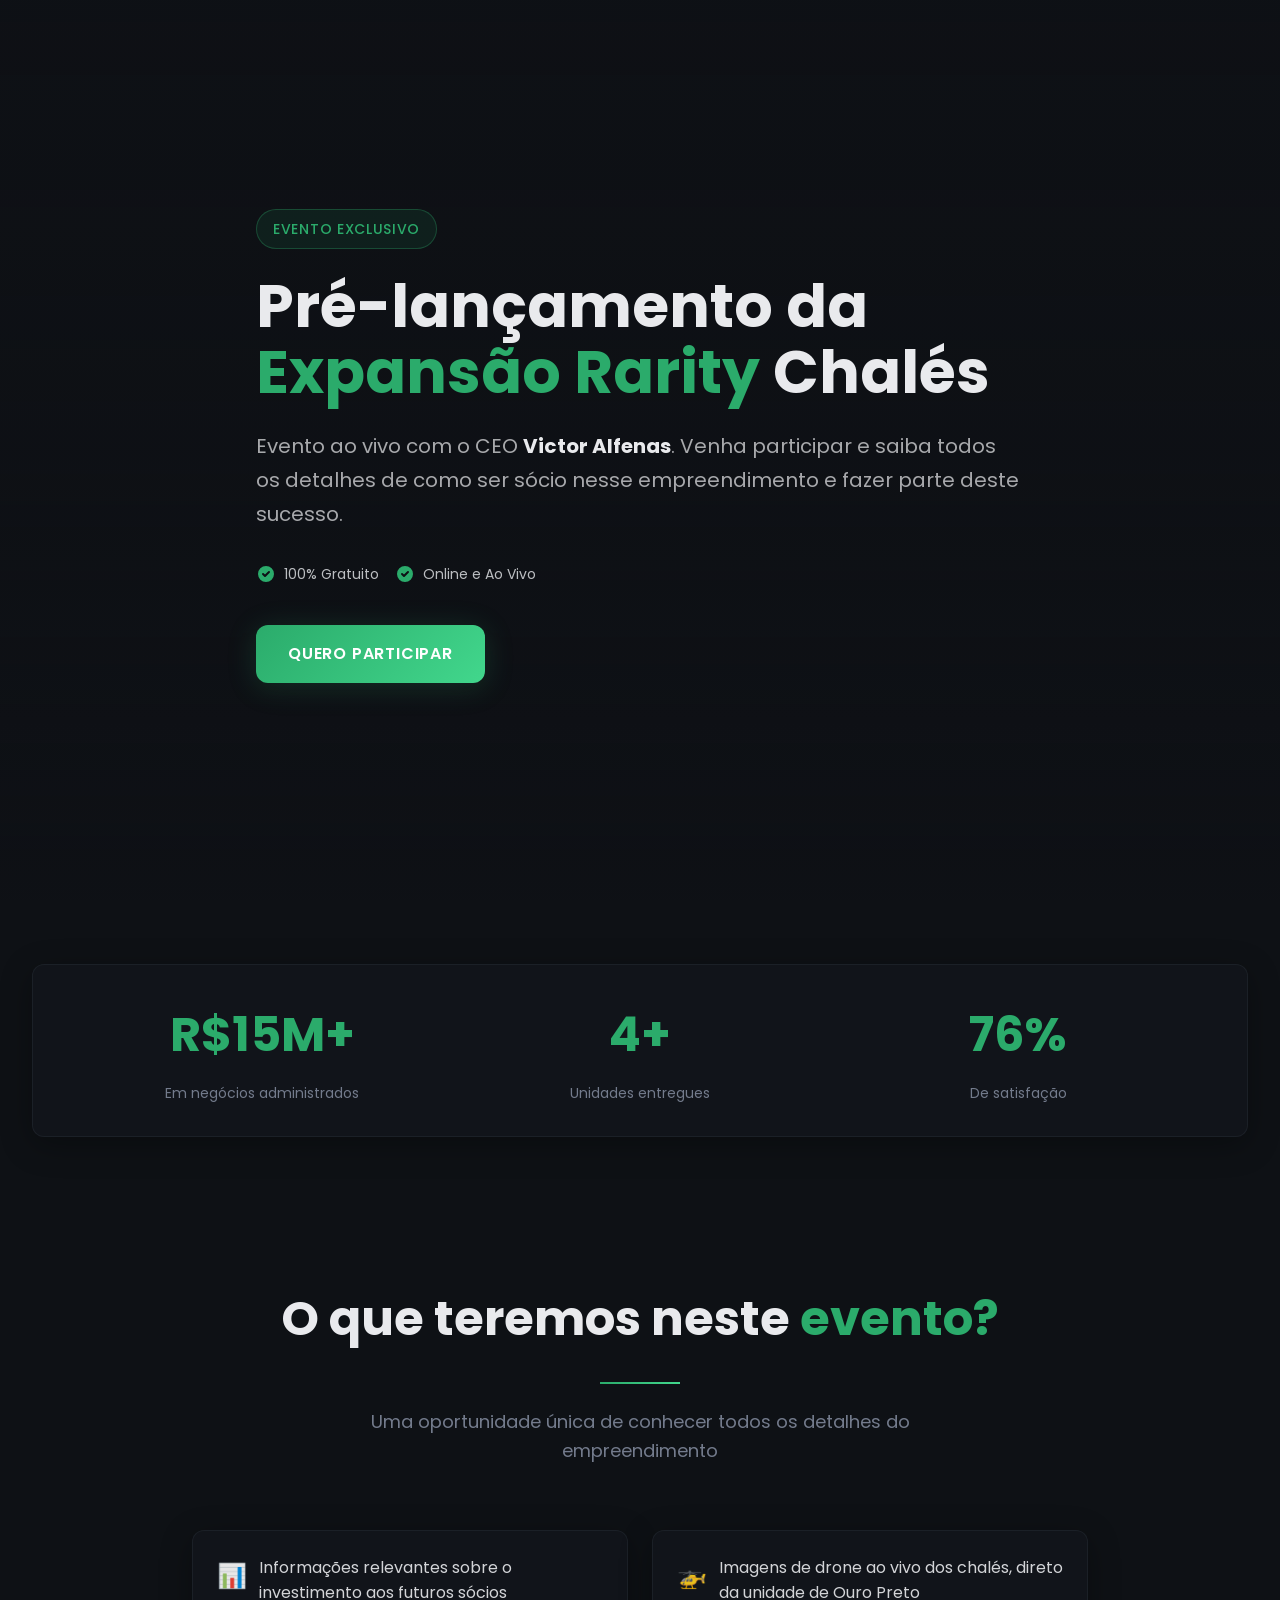
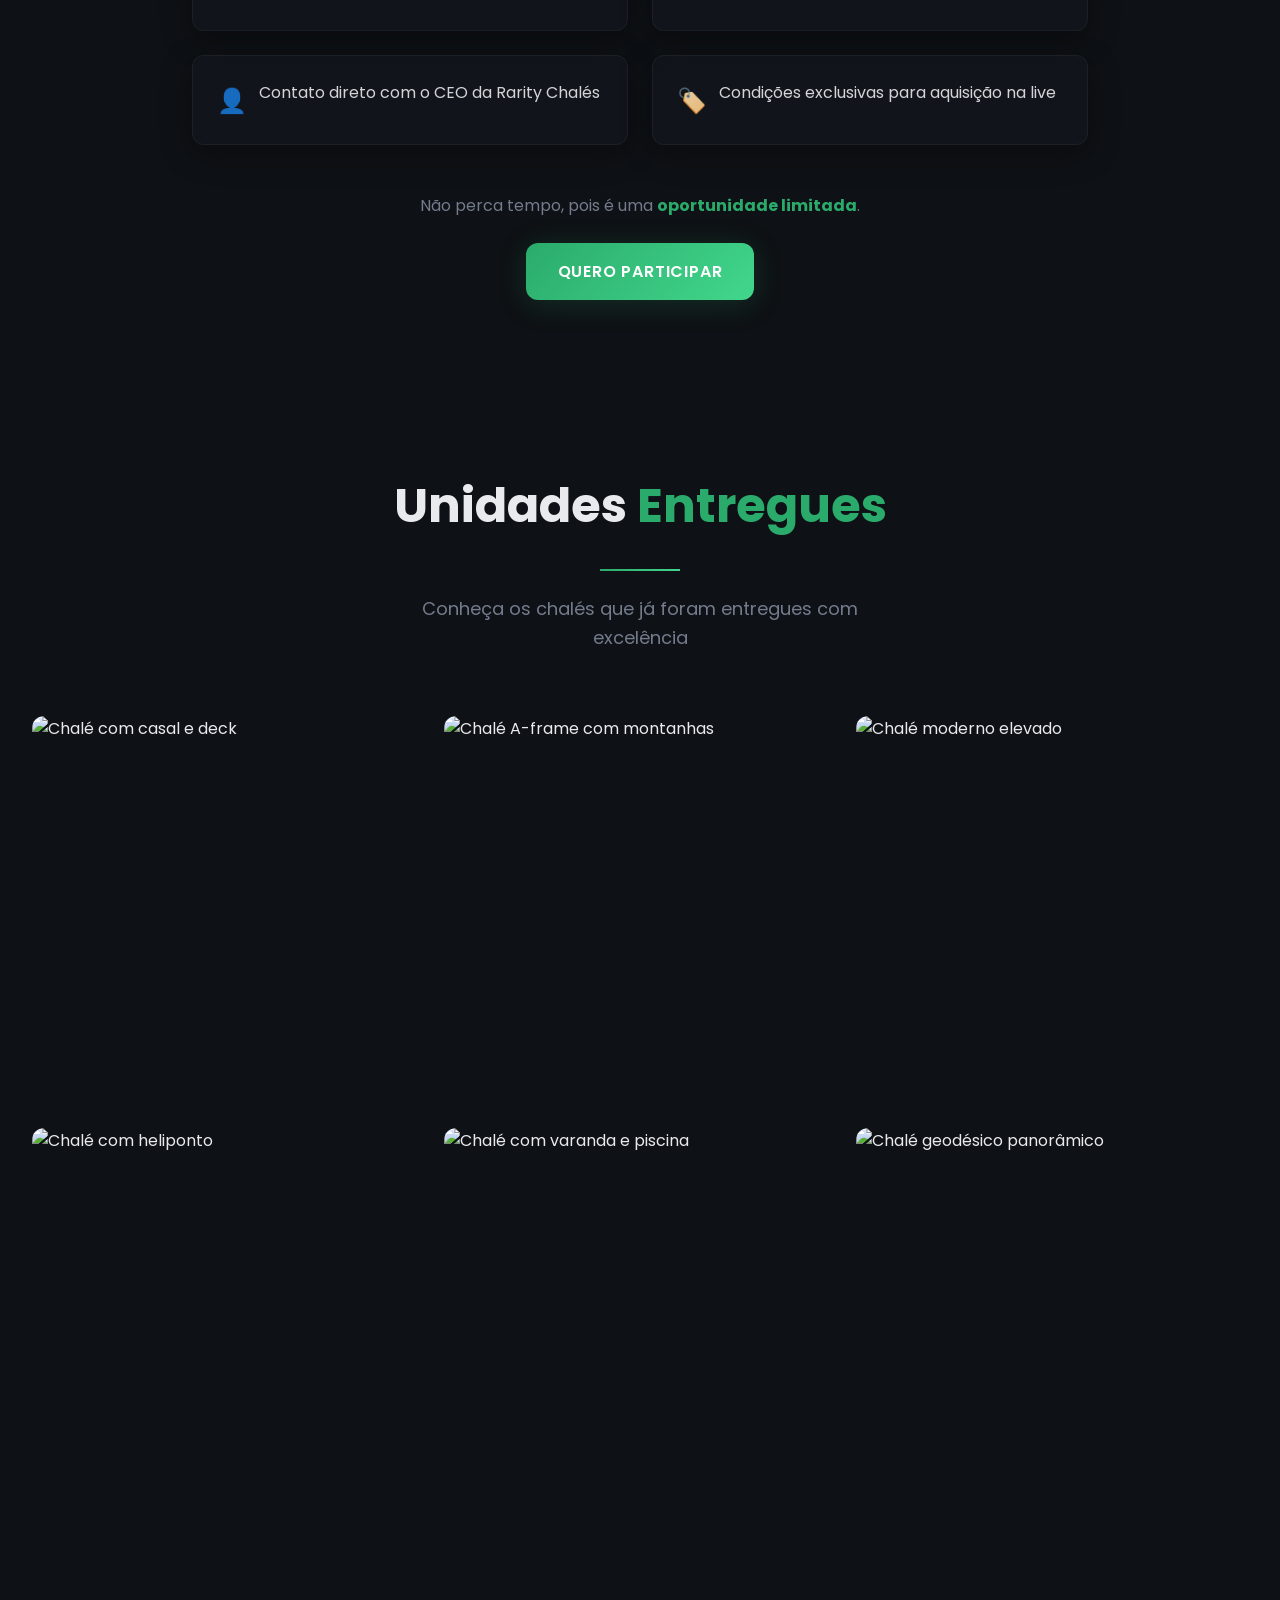
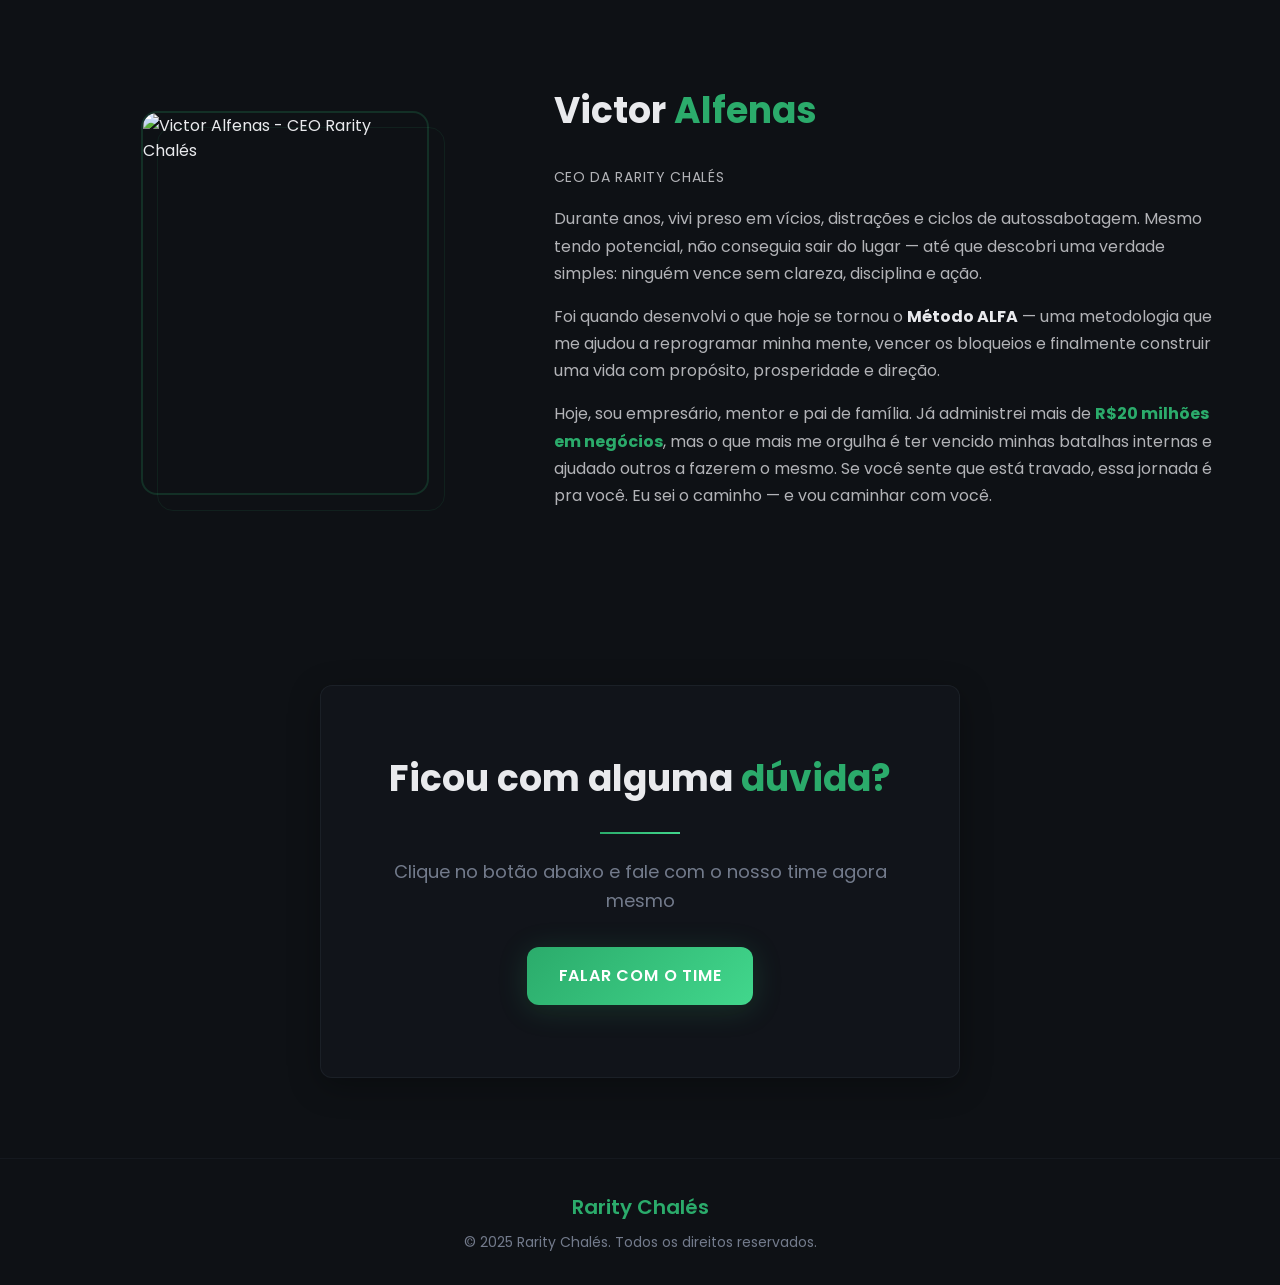
==== public/landing-page-rarity.html @ 73d897bb "Changes" ====
<!DOCTYPE html>
<html lang="pt-BR">
<head>
  <meta charset="UTF-8" />
  <meta name="viewport" content="width=device-width, initial-scale=1.0" />
  <title>Rarity Chalés - Pré-lançamento da Expansão</title>
  <meta name="description" content="Evento exclusivo de pré-lançamento da Expansão Rarity Chalés. Participe ao vivo com o CEO Victor Alfenas." />
  <link href="https://fonts.googleapis.com/css2?family=Poppins:wght@300;400;500;600;700;800&display=swap" rel="stylesheet" />
  <style>
    *, *::before, *::after { margin: 0; padding: 0; box-sizing: border-box; }

    :root {
      --bg: hsl(220 20% 7%);
      --fg: hsl(220 10% 92%);
      --card: hsl(220 18% 10%);
      --border: hsl(220 15% 18%);
      --muted: hsl(220 10% 50%);
      --secondary: hsl(220 15% 15%);
      --accent: hsl(150 60% 42%);
      --accent-light: hsl(150 65% 55%);
      --gradient-green: linear-gradient(135deg, hsl(150 60% 42%), hsl(150 65% 55%));
      --shadow-green: 0 4px 30px hsl(150 60% 42% / 0.2);
      --shadow-card: 0 8px 32px hsl(0 0% 0% / 0.3);
      --radius: 0.75rem;
    }

    html { scroll-behavior: smooth; }

    body {
      font-family: 'Poppins', sans-serif;
      background: var(--bg);
      color: var(--fg);
      overflow-x: hidden;
      line-height: 1.6;
    }

    h1, h2, h3, h4, h5, h6 { font-family: 'Poppins', sans-serif; }

    a { text-decoration: none; color: inherit; }
    img { display: block; max-width: 100%; }

    .container {
      max-width: 1400px;
      margin: 0 auto;
      padding-left: 1.25rem;
      padding-right: 1.25rem;
    }
    @media (min-width: 640px) {
      .container { padding-left: 1.5rem; padding-right: 1.5rem; }
    }
    @media (min-width: 1024px) {
      .container { padding-left: 2rem; padding-right: 2rem; }
    }

    /* Utility */
    .highlight-text { color: var(--accent); }
    .text-muted { color: var(--muted); }
    .text-fg-70 { color: hsl(220 10% 92% / 0.7); }
    .text-fg-80 { color: hsl(220 10% 92% / 0.8); }
    .text-fg-90 { color: hsl(220 10% 92% / 0.9); }
    .text-center { text-align: center; }
    .font-bold { font-weight: 700; }
    .font-semibold { font-weight: 600; }
    .uppercase { text-transform: uppercase; }
    .tracking-wider { letter-spacing: 0.05em; }

    /* Glass card */
    .glass-card {
      background: hsl(220 18% 10% / 0.6);
      border: 1px solid hsl(220 15% 18% / 0.5);
      border-radius: var(--radius);
      backdrop-filter: blur(16px);
      -webkit-backdrop-filter: blur(16px);
      box-shadow: var(--shadow-card);
    }

    /* Buttons */
    .btn-green {
      display: inline-block;
      position: relative;
      overflow: hidden;
      font-weight: 600;
      letter-spacing: 0.05em;
      text-transform: uppercase;
      padding: 1rem 2rem;
      border-radius: var(--radius);
      color: #fff;
      background: var(--gradient-green);
      box-shadow: var(--shadow-green);
      transition: all 0.4s cubic-bezier(0.25, 0.46, 0.45, 0.94);
      border: none;
      cursor: pointer;
      font-family: 'Poppins', sans-serif;
      font-size: 1rem;
    }
    .btn-green:hover {
      transform: translateY(-2px);
      box-shadow: 0 6px 40px hsl(150 60% 42% / 0.35);
    }
    .btn-green:active { transform: translateY(0); }

    /* Section divider */
    .section-divider {
      width: 5rem;
      height: 2px;
      margin: 1.5rem auto;
      background: var(--gradient-green);
    }

    /* Scroll reveal */
    .scroll-reveal {
      opacity: 0;
      transform: translateY(40px);
      transition: opacity 0.8s cubic-bezier(0.25, 0.46, 0.45, 0.94),
                  transform 0.8s cubic-bezier(0.25, 0.46, 0.45, 0.94);
    }
    .scroll-reveal.visible {
      opacity: 1;
      transform: translateY(0);
    }

    /* ===== HERO ===== */
    .hero {
      position: relative;
      min-height: 100vh;
      display: flex;
      align-items: center;
      overflow: hidden;
    }
    .hero-bg {
      position: absolute;
      inset: 0;
      background-size: cover;
      background-position: center;
      will-change: transform;
    }
    .hero-overlay {
      position: absolute;
      inset: 0;
      background: linear-gradient(to bottom, hsl(220 20% 7% / 0.8), hsl(220 20% 7% / 0.6), var(--bg));
    }
    .hero-content {
      position: relative;
      z-index: 10;
      padding: 5rem 0;
      max-width: 48rem;
    }
    .hero-badge {
      display: inline-block;
      padding: 0.375rem 1rem;
      border-radius: 9999px;
      border: 1px solid hsl(150 60% 42% / 0.3);
      background: hsl(150 60% 42% / 0.1);
      margin-bottom: 1.5rem;
    }
    .hero-badge span {
      color: var(--accent);
      font-size: 0.875rem;
      font-weight: 500;
      letter-spacing: 0.05em;
      text-transform: uppercase;
    }
    .hero h1 {
      font-size: clamp(1.875rem, 5vw, 3.75rem);
      font-weight: 700;
      line-height: 1.1;
      margin-bottom: 1.5rem;
    }
    .hero p.subtitle {
      color: hsl(220 10% 92% / 0.7);
      font-size: clamp(1.125rem, 2vw, 1.25rem);
      line-height: 1.7;
      margin-bottom: 2rem;
    }
    .hero-checks {
      display: flex;
      flex-wrap: wrap;
      gap: 1rem;
      margin-bottom: 2.5rem;
    }
    .hero-check {
      display: flex;
      align-items: center;
      gap: 0.5rem;
    }
    .hero-check svg { width: 1.25rem; height: 1.25rem; color: var(--accent); fill: var(--accent); }
    .hero-check span { color: hsl(220 10% 92% / 0.8); font-size: 0.875rem; }

    /* ===== STATS ===== */
    .stats-section { padding: 4rem 0; }
    .stats-grid {
      display: grid;
      grid-template-columns: 1fr;
      gap: 2rem;
    }
    @media (min-width: 768px) {
      .stats-grid { grid-template-columns: repeat(3, 1fr); gap: 1rem; }
    }
    .stat-item { text-align: center; }
    .stat-value {
      font-size: clamp(2rem, 4vw, 3rem);
      font-weight: 700;
      color: var(--accent);
      margin-bottom: 0.5rem;
    }
    .stat-label { color: var(--muted); font-size: 0.875rem; }

    /* ===== EVENT ===== */
    .event-section { padding: 5rem 0 5rem; }
    .event-grid {
      display: grid;
      grid-template-columns: 1fr;
      gap: 1.5rem;
      max-width: 56rem;
      margin: 0 auto;
    }
    @media (min-width: 640px) {
      .event-grid { grid-template-columns: repeat(2, 1fr); }
    }
    .event-card { padding: 1.5rem; }
    .check-item {
      display: flex;
      align-items: flex-start;
      gap: 0.75rem;
      color: hsl(220 10% 92% / 0.9);
      transition: transform 0.3s ease;
    }
    .check-item:hover { transform: translateX(4px); }
    .check-item .icon { font-size: 1.5rem; flex-shrink: 0; margin-top: 0.125rem; }
    .check-item p { line-height: 1.6; }

    /* ===== GALLERY ===== */
    .gallery-section { padding: 5rem 0; }
    .gallery-grid {
      display: grid;
      grid-template-columns: 1fr;
      gap: 1.25rem;
    }
    @media (min-width: 640px) {
      .gallery-grid { grid-template-columns: repeat(2, 1fr); }
    }
    @media (min-width: 1024px) {
      .gallery-grid { grid-template-columns: repeat(3, 1fr); }
    }
    .gallery-item {
      overflow: hidden;
      border-radius: var(--radius);
      aspect-ratio: 1;
      transition: transform 0.5s cubic-bezier(0.25, 0.46, 0.45, 0.94);
    }
    .gallery-item:hover { transform: scale(1.03); }
    .gallery-item img {
      width: 100%;
      height: 100%;
      object-fit: cover;
      transition: transform 0.7s cubic-bezier(0.25, 0.46, 0.45, 0.94);
    }
    .gallery-item:hover img { transform: scale(1.1); }

    /* ===== ABOUT ===== */
    .about-section { padding: 5rem 0; }
    .about-grid {
      display: grid;
      grid-template-columns: 1fr;
      gap: 3rem;
      align-items: center;
      max-width: 72rem;
      margin: 0 auto;
    }
    @media (min-width: 1024px) {
      .about-grid { grid-template-columns: 2fr 3fr; }
    }
    .portrait-wrap { display: flex; justify-content: center; }
    .portrait-container { position: relative; }
    .portrait {
      width: 16rem;
      height: 20rem;
      border-radius: 1rem;
      overflow: hidden;
      border: 2px solid hsl(150 60% 42% / 0.2);
    }
    @media (min-width: 768px) {
      .portrait { width: 18rem; height: 24rem; }
    }
    .portrait img { width: 100%; height: 100%; object-fit: cover; }
    .portrait-shadow {
      position: absolute;
      bottom: -1rem;
      right: -1rem;
      width: 16rem;
      height: 20rem;
      border-radius: 1rem;
      border: 1px solid hsl(150 60% 42% / 0.1);
      z-index: -1;
    }
    @media (min-width: 768px) {
      .portrait-shadow { width: 18rem; height: 24rem; }
    }
    .about-text { line-height: 1.7; }
    .about-text h2 { font-size: clamp(1.875rem, 3vw, 2.25rem); margin-bottom: 1.5rem; }
    .about-role {
      font-size: 0.875rem;
      color: var(--accent);
      letter-spacing: 0.05em;
      text-transform: uppercase;
      margin-bottom: 1.5rem;
    }
    .about-text p { color: hsl(220 10% 92% / 0.75); margin-bottom: 1rem; }
    .about-text strong { color: var(--fg); }
    .about-text .accent-strong { color: var(--accent); }

    /* ===== CTA ===== */
    .cta-section { padding: 5rem 0; }
    .cta-card {
      max-width: 40rem;
      margin: 0 auto;
      padding: 2.5rem;
    }
    @media (min-width: 768px) {
      .cta-card { padding: 4rem; }
    }
    .cta-card h2 { font-size: clamp(1.875rem, 3vw, 2.25rem); margin-bottom: 1rem; }
    .cta-card p { color: var(--muted); font-size: 1.125rem; margin-bottom: 2rem; }

    /* ===== FOOTER ===== */
    .site-footer {
      padding: 2rem 0;
      border-top: 1px solid hsl(220 15% 18% / 0.3);
      text-align: center;
    }
    .site-footer .brand { color: var(--accent); font-size: 1.25rem; font-weight: 600; margin-bottom: 0.5rem; }
    .site-footer .copy { color: var(--muted); font-size: 0.875rem; }
  </style>
</head>
<body>

  <!-- ===== HERO ===== -->
  <section class="hero" id="hero">
    <div class="hero-bg" id="parallaxBg" style="background-image: url('https://images.unsplash.com/photo-1587061949409-02df41d5e562?auto=format&fit=crop&w=1920&q=80');"></div>
    <div class="hero-overlay"></div>
    <div class="container">
      <div class="hero-content scroll-reveal">
        <div class="hero-badge"><span>Evento Exclusivo</span></div>
        <h1>Pré-lançamento da <span class="highlight-text">Expansão Rarity</span> Chalés</h1>
        <p class="subtitle">
          Evento ao vivo com o CEO <strong style="color: var(--fg);">Victor Alfenas</strong>.
          Venha participar e saiba todos os detalhes de como ser sócio nesse
          empreendimento e fazer parte deste sucesso.
        </p>
        <div class="hero-checks">
          <div class="hero-check">
            <svg viewBox="0 0 20 20" fill="currentColor"><path fill-rule="evenodd" d="M10 18a8 8 0 100-16 8 8 0 000 16zm3.707-9.293a1 1 0 00-1.414-1.414L9 10.586 7.707 9.293a1 1 0 00-1.414 1.414l2 2a1 1 0 001.414 0l4-4z" clip-rule="evenodd"/></svg>
            <span>100% Gratuito</span>
          </div>
          <div class="hero-check">
            <svg viewBox="0 0 20 20" fill="currentColor"><path fill-rule="evenodd" d="M10 18a8 8 0 100-16 8 8 0 000 16zm3.707-9.293a1 1 0 00-1.414-1.414L9 10.586 7.707 9.293a1 1 0 00-1.414 1.414l2 2a1 1 0 001.414 0l4-4z" clip-rule="evenodd"/></svg>
            <span>Online e Ao Vivo</span>
          </div>
        </div>
        <a href="https://wa.me/5500000000000?text=Olá! Quero participar do evento de pré-lançamento da Rarity Chalés!" target="_blank" rel="noopener noreferrer" class="btn-green">Quero Participar</a>
      </div>
    </div>
  </section>

  <!-- ===== STATS ===== -->
  <section class="stats-section">
    <div class="container">
      <div class="glass-card scroll-reveal" style="padding: 2rem 3rem;">
        <div class="stats-grid">
          <div class="stat-item">
            <div class="stat-value">R$<span class="counter" data-target="20">0</span>M+</div>
            <p class="stat-label">Em negócios administrados</p>
          </div>
          <div class="stat-item">
            <div class="stat-value"><span class="counter" data-target="6">0</span>+</div>
            <p class="stat-label">Unidades entregues</p>
          </div>
          <div class="stat-item">
            <div class="stat-value"><span class="counter" data-target="100">0</span>%</div>
            <p class="stat-label">De satisfação</p>
          </div>
        </div>
      </div>
    </div>
  </section>

  <!-- ===== EVENT ===== -->
  <section class="event-section" id="evento">
    <div class="container">
      <div class="text-center scroll-reveal" style="margin-bottom: 4rem;">
        <h2 style="font-size: clamp(1.875rem, 4vw, 3rem); font-weight: 700; margin-bottom: 1rem;">
          O que teremos neste <span class="highlight-text">evento?</span>
        </h2>
        <div class="section-divider"></div>
        <p class="text-muted" style="font-size: 1.125rem; max-width: 40rem; margin: 0 auto;">
          Uma oportunidade única de conhecer todos os detalhes do empreendimento
        </p>
      </div>
      <div class="event-grid">
        <div class="glass-card event-card scroll-reveal" style="transition-delay: 0s;">
          <div class="check-item"><span class="icon">📊</span><p>Informações relevantes sobre o investimento aos futuros sócios</p></div>
        </div>
        <div class="glass-card event-card scroll-reveal" style="transition-delay: 0.1s;">
          <div class="check-item"><span class="icon">🚁</span><p>Imagens de drone ao vivo dos chalés, direto da unidade de Ouro Preto</p></div>
        </div>
        <div class="glass-card event-card scroll-reveal" style="transition-delay: 0.2s;">
          <div class="check-item"><span class="icon">👤</span><p>Contato direto com o CEO da Rarity Chalés</p></div>
        </div>
        <div class="glass-card event-card scroll-reveal" style="transition-delay: 0.3s;">
          <div class="check-item"><span class="icon">🏷️</span><p>Condições exclusivas para aquisição na live</p></div>
        </div>
      </div>
      <div class="text-center scroll-reveal" style="margin-top: 3rem;">
        <p class="text-muted" style="margin-bottom: 1.5rem;">
          Não perca tempo, pois é uma <strong class="highlight-text">oportunidade limitada</strong>.
        </p>
        <a href="#hero" class="btn-green">Quero Participar</a>
      </div>
    </div>
  </section>

  <!-- ===== GALLERY ===== -->
  <section class="gallery-section" id="galeria">
    <div class="container">
      <div class="text-center scroll-reveal" style="margin-bottom: 4rem;">
        <h2 style="font-size: clamp(1.875rem, 4vw, 3rem); font-weight: 700; margin-bottom: 1rem;">
          Unidades <span class="highlight-text">Entregues</span>
        </h2>
        <div class="section-divider"></div>
        <p class="text-muted" style="font-size: 1.125rem; max-width: 32rem; margin: 0 auto;">
          Conheça os chalés que já foram entregues com excelência
        </p>
      </div>
      <div class="gallery-grid">
        <div class="gallery-item scroll-reveal" style="transition-delay: 0s;">
          <img src="SUBSTITUA_IMAGEM_CHALE_1" alt="Chalé com casal e deck" loading="lazy" />
        </div>
        <div class="gallery-item scroll-reveal" style="transition-delay: 0.1s;">
          <img src="SUBSTITUA_IMAGEM_CHALE_2" alt="Chalé A-frame com montanhas" loading="lazy" />
        </div>
        <div class="gallery-item scroll-reveal" style="transition-delay: 0.15s;">
          <img src="SUBSTITUA_IMAGEM_CHALE_3" alt="Chalé moderno elevado" loading="lazy" />
        </div>
        <div class="gallery-item scroll-reveal" style="transition-delay: 0.2s;">
          <img src="SUBSTITUA_IMAGEM_CHALE_4" alt="Chalé com heliponto" loading="lazy" />
        </div>
        <div class="gallery-item scroll-reveal" style="transition-delay: 0.25s;">
          <img src="SUBSTITUA_IMAGEM_CHALE_5" alt="Chalé com varanda e piscina" loading="lazy" />
        </div>
        <div class="gallery-item scroll-reveal" style="transition-delay: 0.3s;">
          <img src="SUBSTITUA_IMAGEM_CHALE_6" alt="Chalé geodésico panorâmico" loading="lazy" />
        </div>
      </div>
    </div>
  </section>

  <!-- ===== ABOUT ===== -->
  <section class="about-section" id="sobre">
    <div class="container">
      <div class="about-grid">
        <div class="portrait-wrap scroll-reveal">
          <div class="portrait-container">
            <div class="portrait">
              <img src="SUBSTITUA_IMAGEM_CEO" alt="Victor Alfenas - CEO Rarity Chalés" loading="lazy" />
            </div>
            <div class="portrait-shadow"></div>
          </div>
        </div>
        <div class="about-text scroll-reveal" style="transition-delay: 0.2s;">
          <h2>Victor <span class="highlight-text">Alfenas</span></h2>
          <p class="about-role">CEO da Rarity Chalés</p>
          <p>
            Durante anos, vivi preso em vícios, distrações e ciclos de autossabotagem.
            Mesmo tendo potencial, não conseguia sair do lugar — até que descobri uma
            verdade simples: ninguém vence sem clareza, disciplina e ação.
          </p>
          <p>
            Foi quando desenvolvi o que hoje se tornou o
            <strong>Método ALFA</strong> — uma metodologia que
            me ajudou a reprogramar minha mente, vencer os bloqueios e finalmente construir
            uma vida com propósito, prosperidade e direção.
          </p>
          <p>
            Hoje, sou empresário, mentor e pai de família. Já administrei mais de
            <strong class="accent-strong">R$20 milhões em negócios</strong>, mas o que
            mais me orgulha é ter vencido minhas batalhas internas e ajudado outros a
            fazerem o mesmo. Se você sente que está travado, essa jornada é pra você. Eu
            sei o caminho — e vou caminhar com você.
          </p>
        </div>
      </div>
    </div>
  </section>

  <!-- ===== CTA ===== -->
  <section class="cta-section" id="contato">
    <div class="container">
      <div class="glass-card cta-card text-center scroll-reveal">
        <h2>Ficou com alguma <span class="highlight-text">dúvida?</span></h2>
        <div class="section-divider"></div>
        <p>Clique no botão abaixo e fale com o nosso time agora mesmo</p>
        <a href="https://wa.me/5500000000000?text=Olá! Tenho dúvidas sobre o pré-lançamento da expansão Rarity Chalés." target="_blank" rel="noopener noreferrer" class="btn-green">Falar com o Time</a>
      </div>
    </div>
  </section>

  <!-- ===== FOOTER ===== -->
  <footer class="site-footer">
    <div class="container">
      <p class="brand">Rarity Chalés</p>
      <p class="copy">&copy; 2025 Rarity Chalés. Todos os direitos reservados.</p>
    </div>
  </footer>

  <script>
    // Scroll reveal with Intersection Observer
    const revealObserver = new IntersectionObserver((entries) => {
      entries.forEach(entry => {
        if (entry.isIntersecting) {
          entry.target.classList.add('visible');
          revealObserver.unobserve(entry.target);
        }
      });
    }, { threshold: 0.1, rootMargin: '0px 0px -50px 0px' });

    document.querySelectorAll('.scroll-reveal').forEach(el => revealObserver.observe(el));

    // Animated counters
    const counterObserver = new IntersectionObserver((entries) => {
      entries.forEach(entry => {
        if (entry.isIntersecting) {
          const el = entry.target;
          const target = parseInt(el.dataset.target);
          const duration = 2000;
          const start = performance.now();
          const animate = (now) => {
            const progress = Math.min((now - start) / duration, 1);
            const eased = 1 - Math.pow(1 - progress, 3);
            el.textContent = Math.floor(eased * target);
            if (progress < 1) requestAnimationFrame(animate);
            else el.textContent = target;
          };
          requestAnimationFrame(animate);
          counterObserver.unobserve(el);
        }
      });
    }, { threshold: 0.5 });

    document.querySelectorAll('.counter').forEach(el => counterObserver.observe(el));

    // Subtle parallax on hero background
    window.addEventListener('scroll', () => {
      const bg = document.getElementById('parallaxBg');
      if (bg) {
        const scroll = window.pageYOffset;
        bg.style.transform = 'translateY(' + (scroll * 0.3) + 'px)';
      }
    }, { passive: true });
  </script>

</body>
</html>
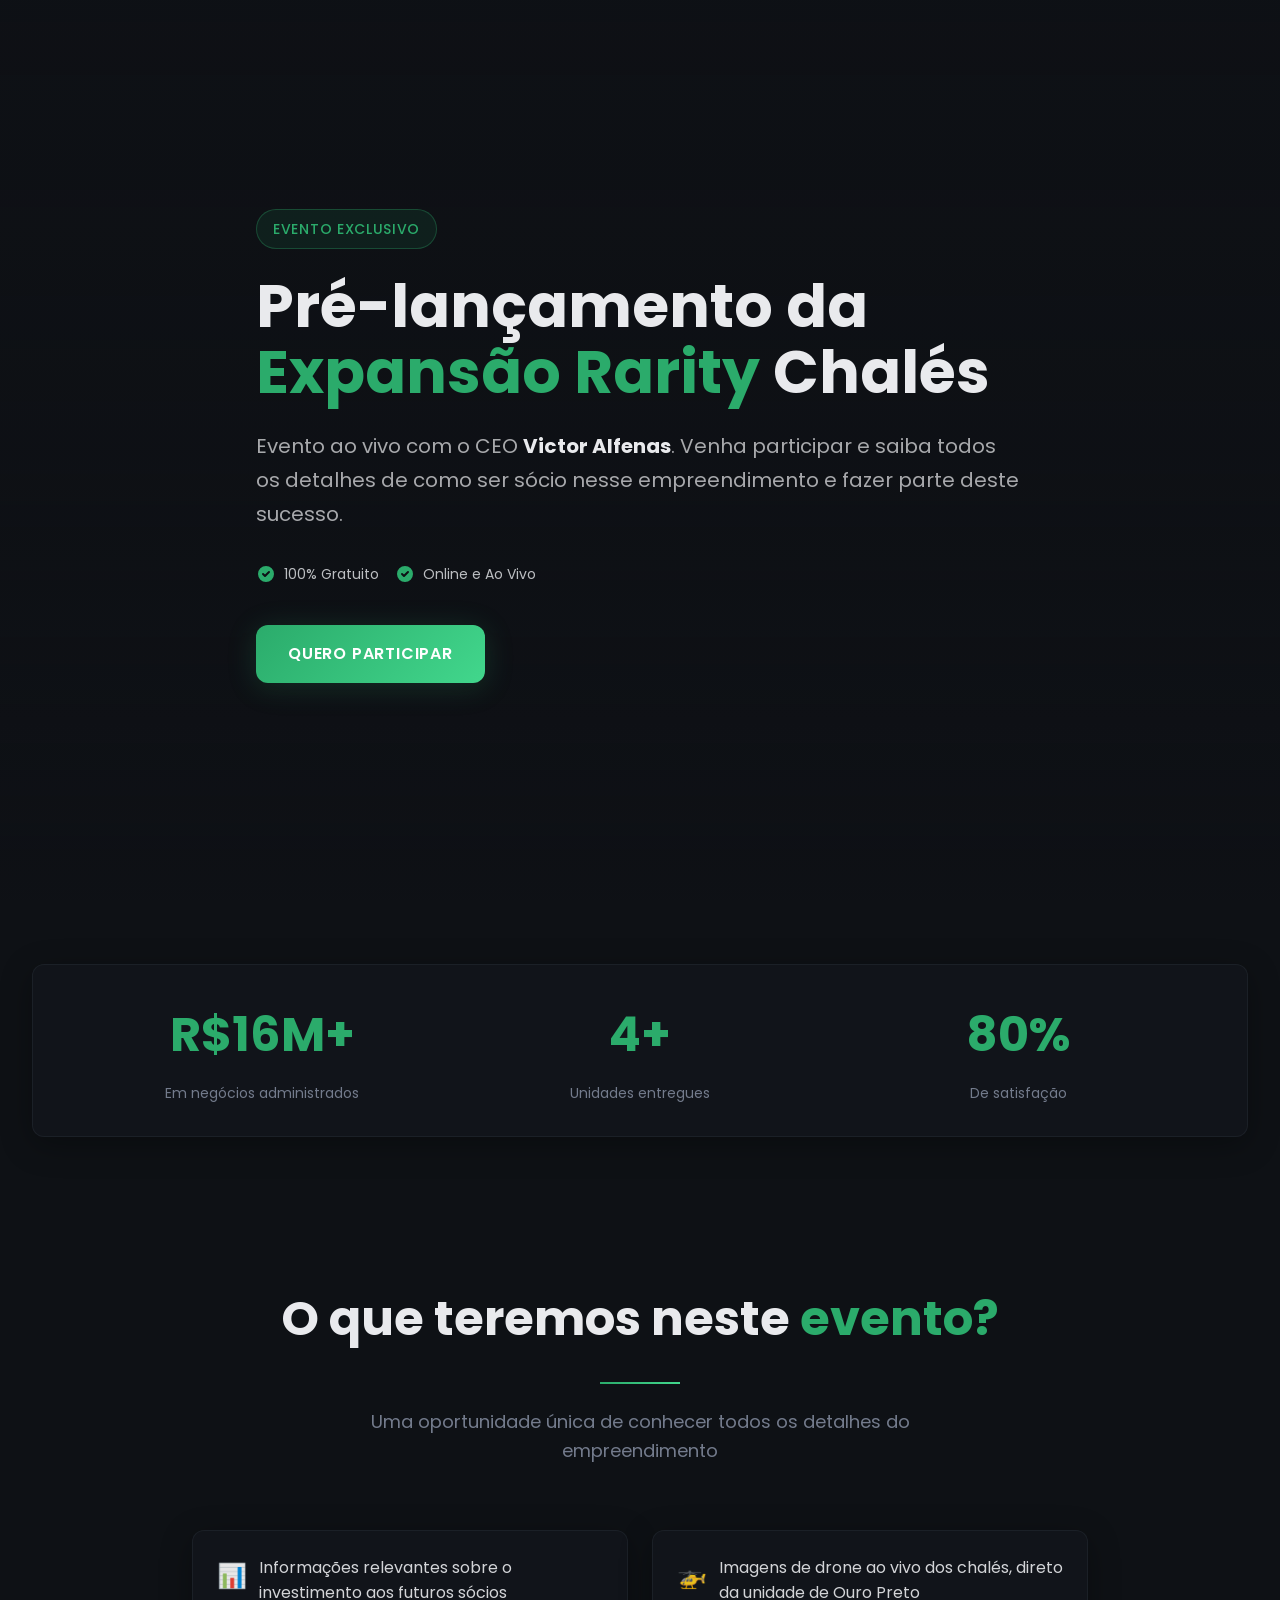
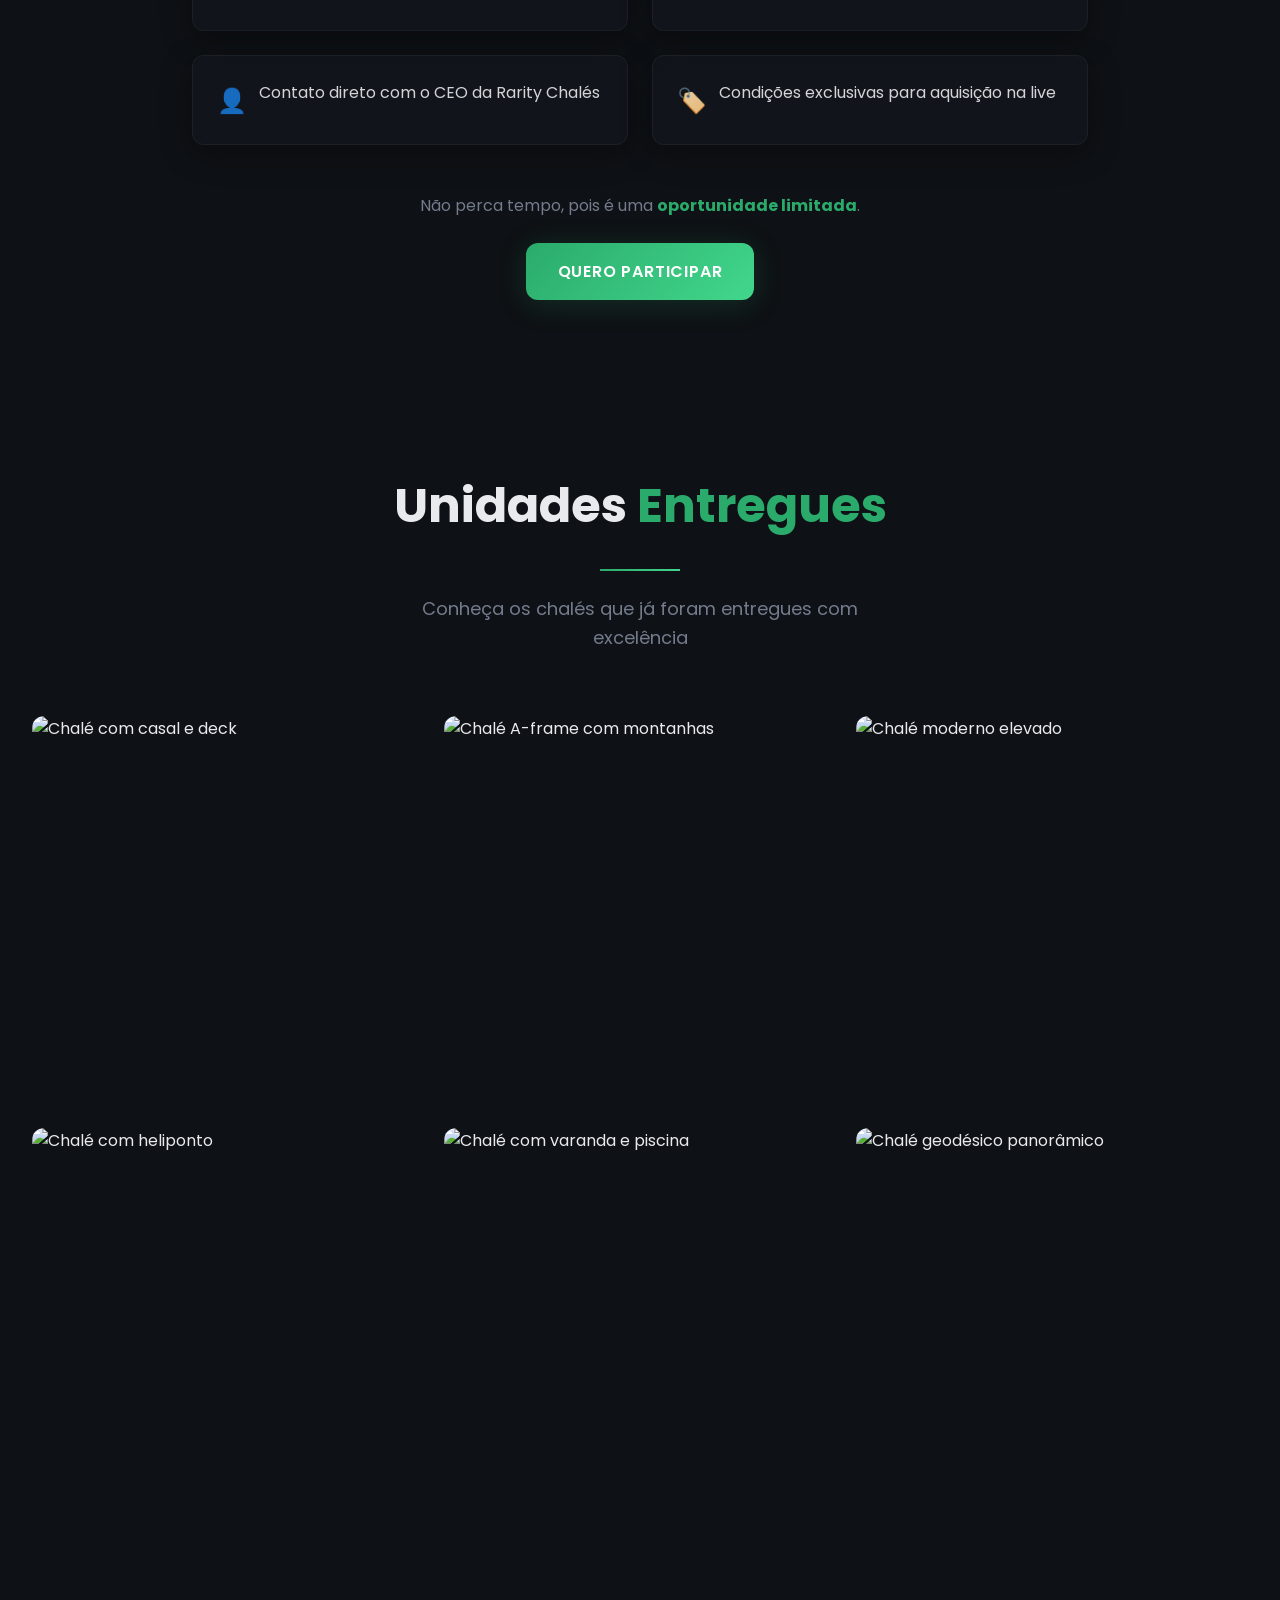
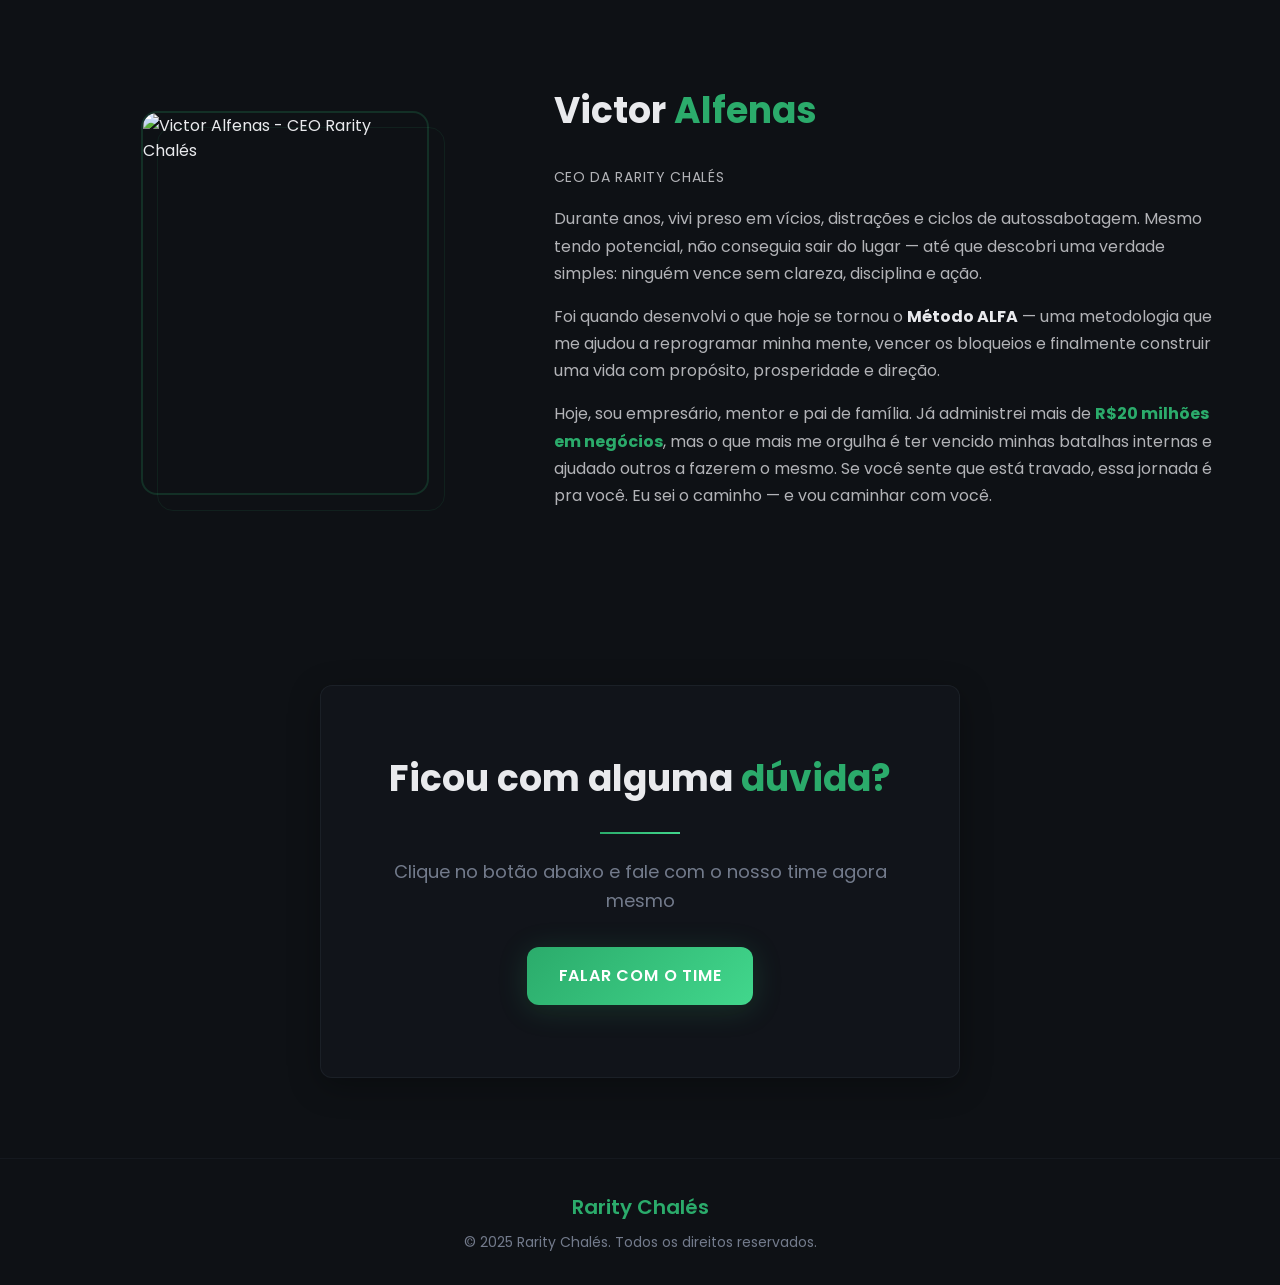
==== commit 89b5e686: "Update 0.0.4 Atualização de botão de WhatsApp" ====
--- a/public/landing-page-rarity.html
+++ b/public/landing-page-rarity.html
@@ -357,7 +357,7 @@
             <span>Online e Ao Vivo</span>
           </div>
         </div>
-        <a href="https://wa.me/5500000000000?text=Olá! Quero participar do evento de pré-lançamento da Rarity Chalés!" target="_blank" rel="noopener noreferrer" class="btn-green">Quero Participar</a>
+        <a href="https://wa.me/5522999013766" target="_blank" rel="noopener noreferrer" class="btn-green">Quero Participar</a>
       </div>
     </div>
   </section>
@@ -499,7 +499,7 @@
         <h2>Ficou com alguma <span class="highlight-text">dúvida?</span></h2>
         <div class="section-divider"></div>
         <p>Clique no botão abaixo e fale com o nosso time agora mesmo</p>
-        <a href="https://wa.me/5500000000000?text=Olá! Tenho dúvidas sobre o pré-lançamento da expansão Rarity Chalés." target="_blank" rel="noopener noreferrer" class="btn-green">Falar com o Time</a>
+        <a href="https://wa.me/5522999013766" target="_blank" rel="noopener noreferrer" class="btn-green">Falar com o Time</a>
       </div>
     </div>
   </section>
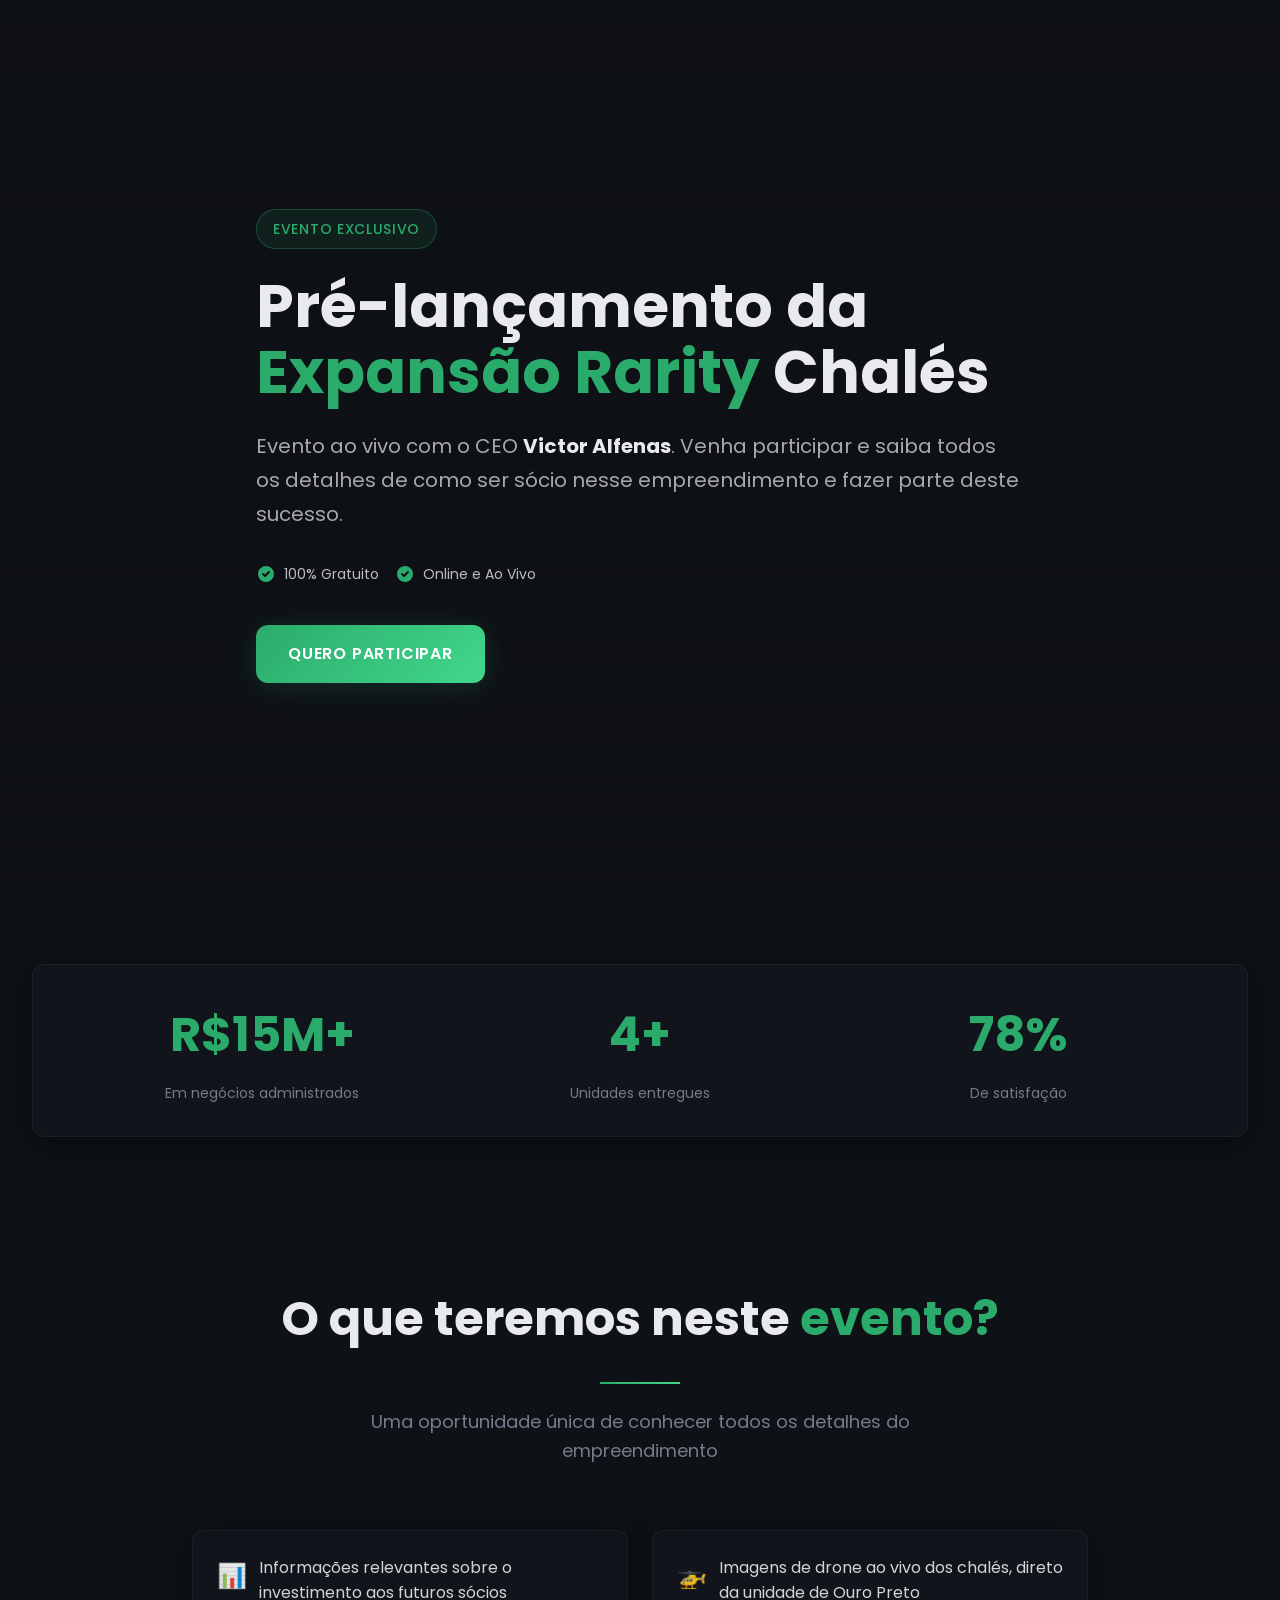
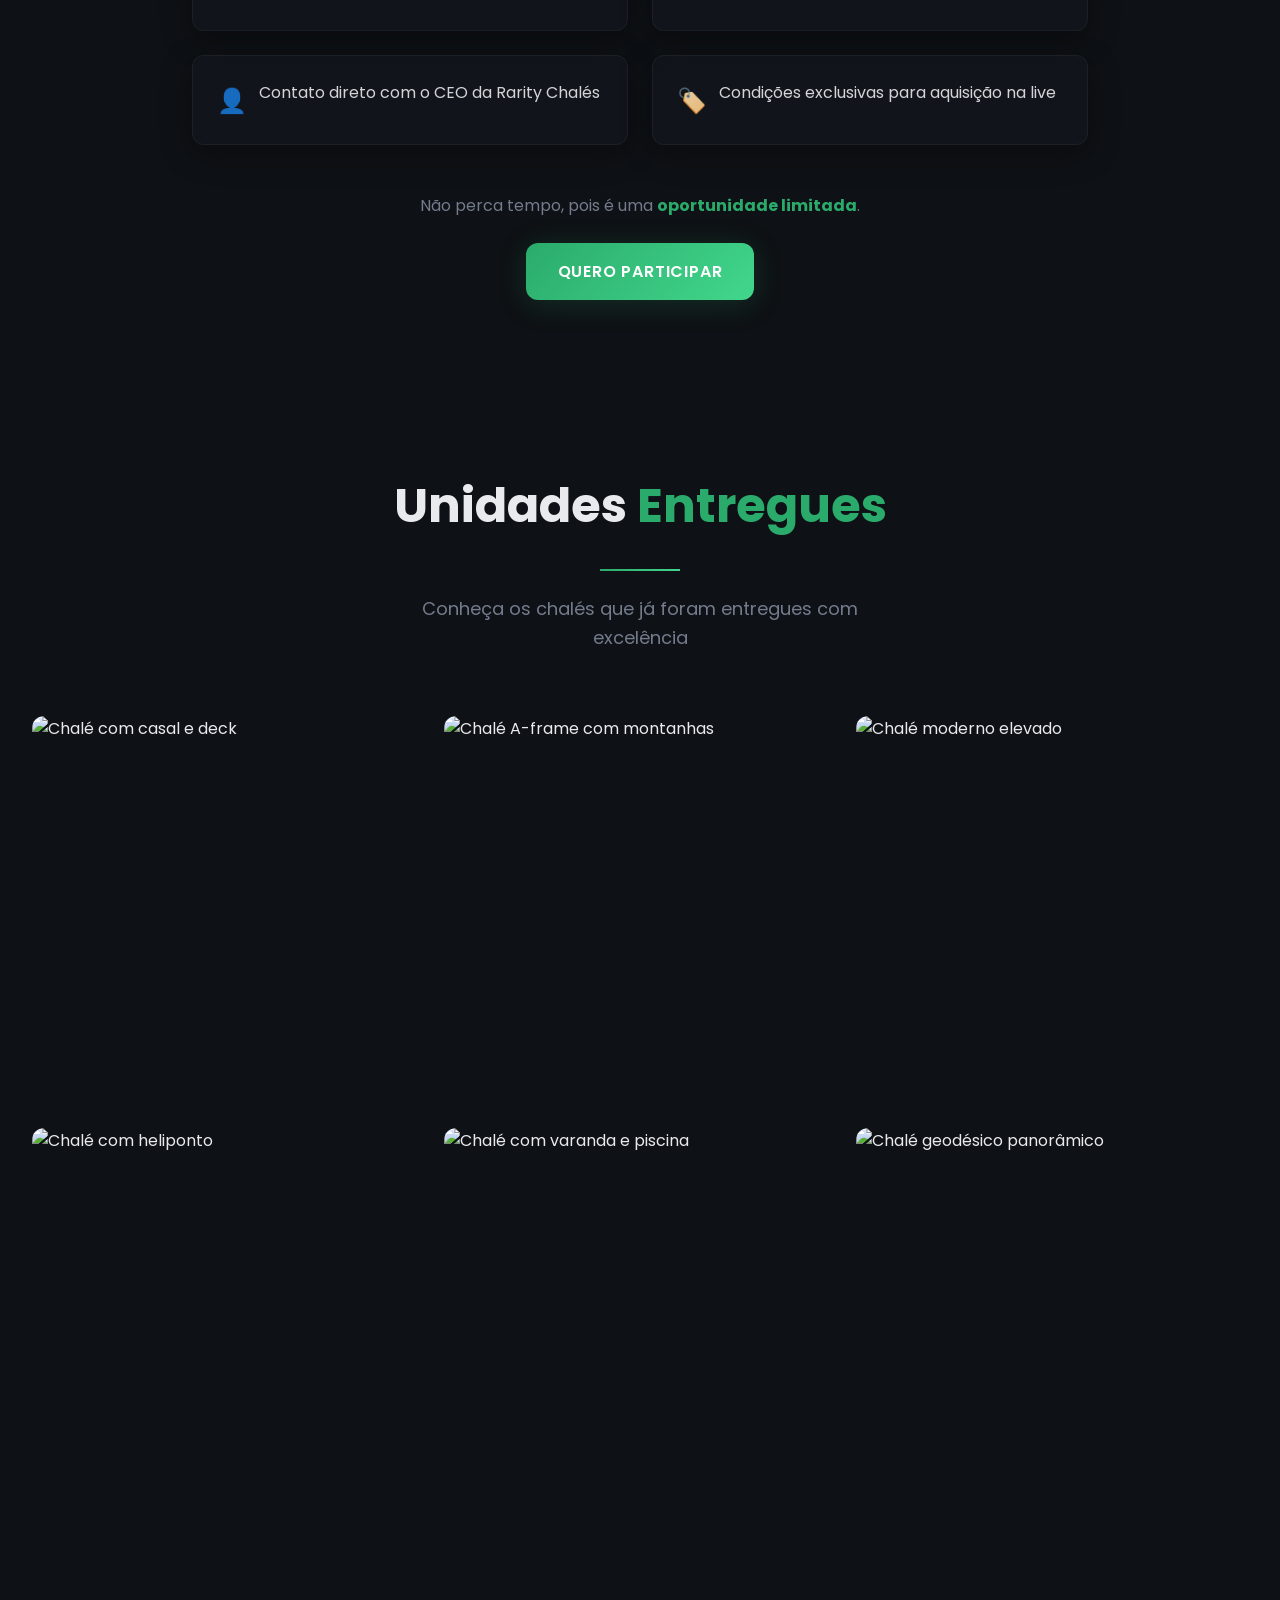
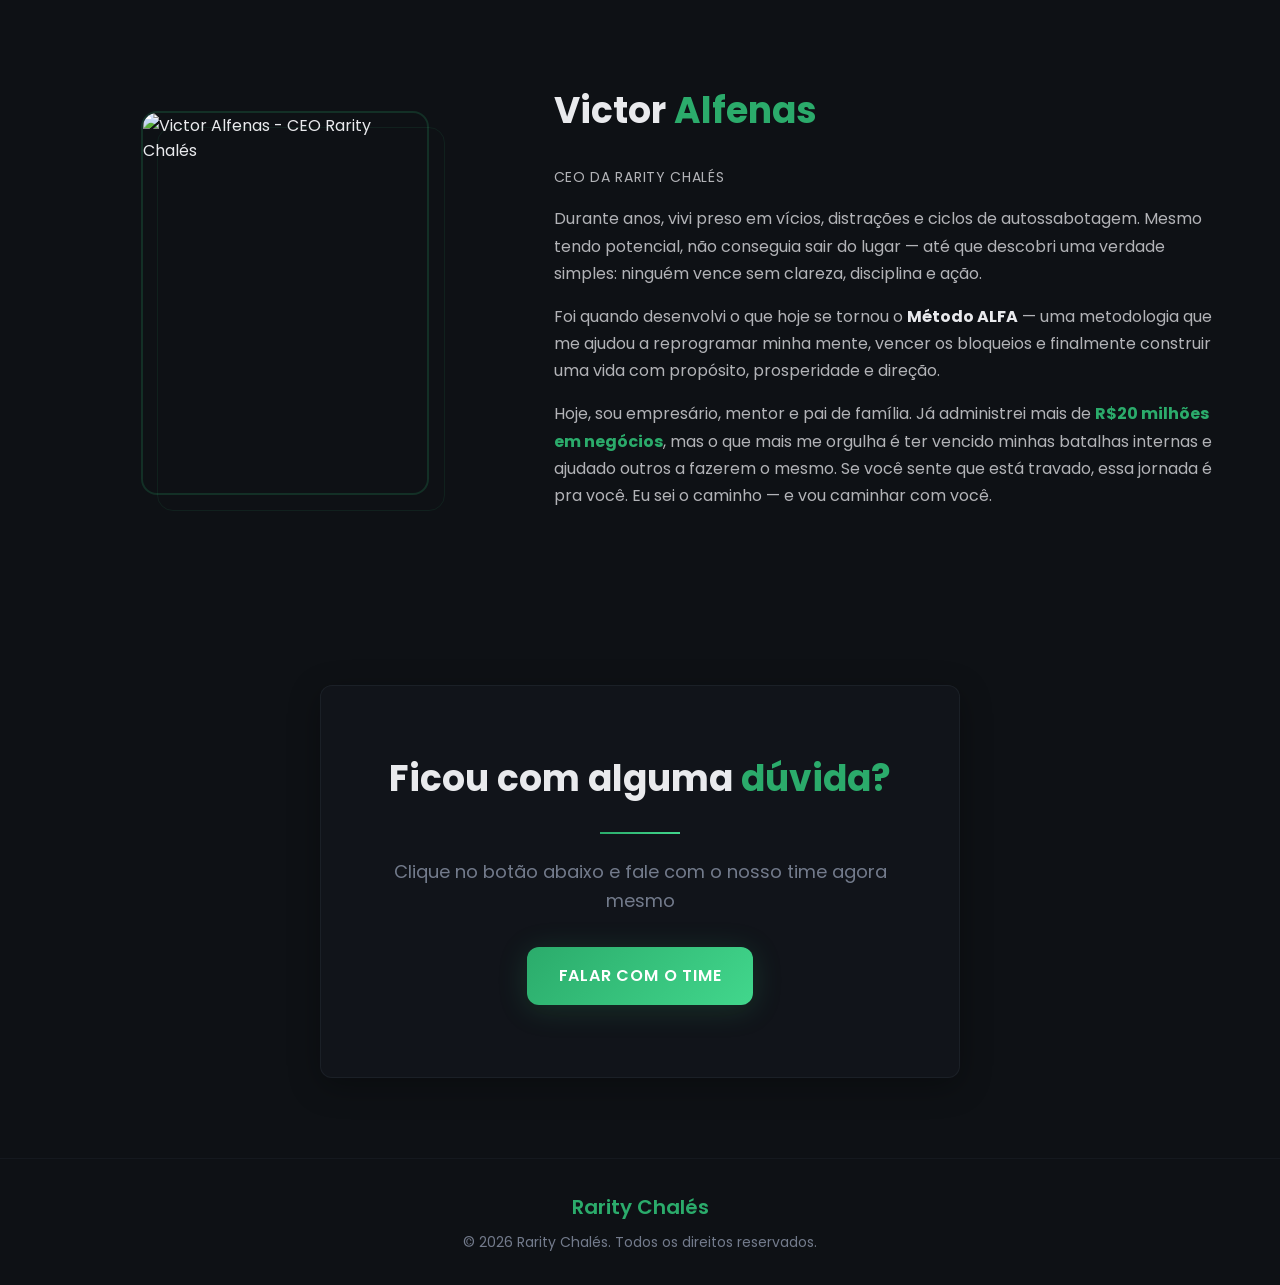
==== commit 98367ffc: "Update 0.0.4 Ano do rodapé" ====
--- a/public/landing-page-rarity.html
+++ b/public/landing-page-rarity.html
@@ -508,7 +508,7 @@
   <footer class="site-footer">
     <div class="container">
       <p class="brand">Rarity Chalés</p>
-      <p class="copy">&copy; 2025 Rarity Chalés. Todos os direitos reservados.</p>
+      <p class="copy">&copy; 2026 Rarity Chalés. Todos os direitos reservados.</p>
     </div>
   </footer>
 
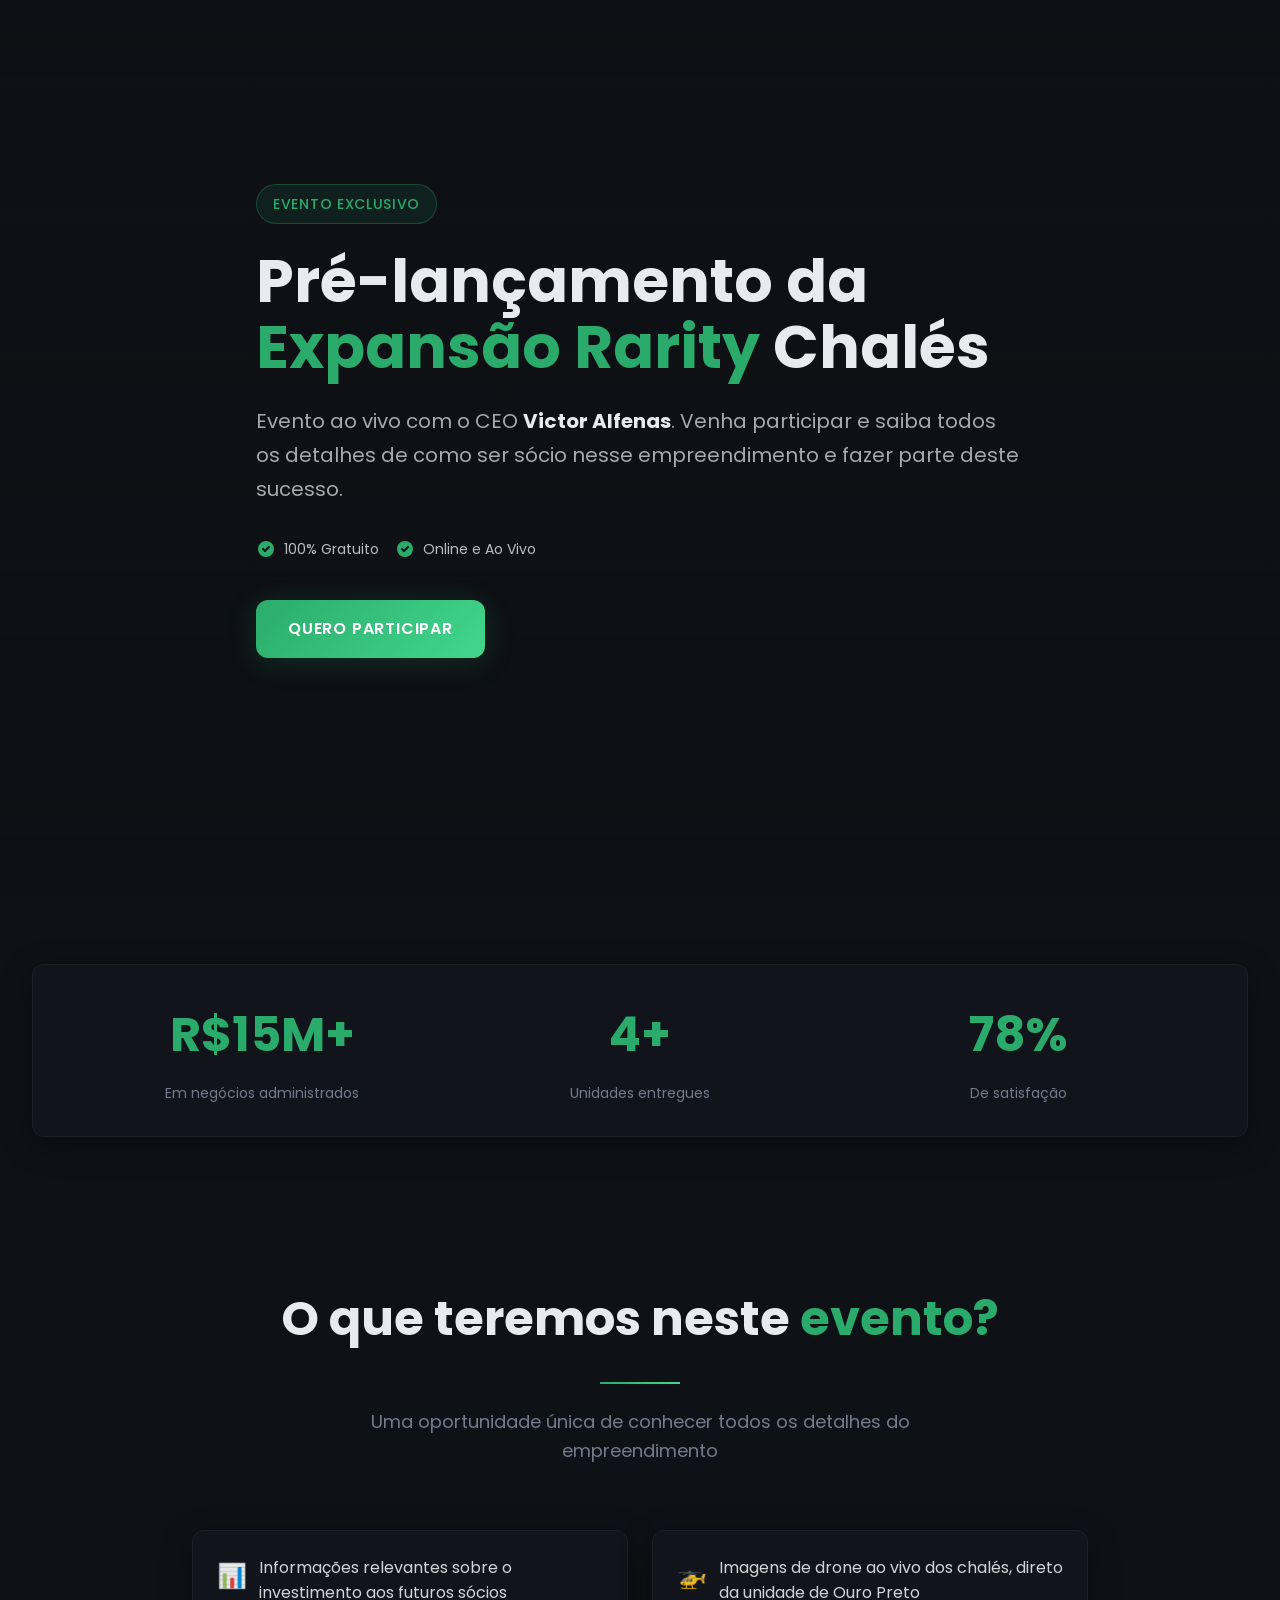
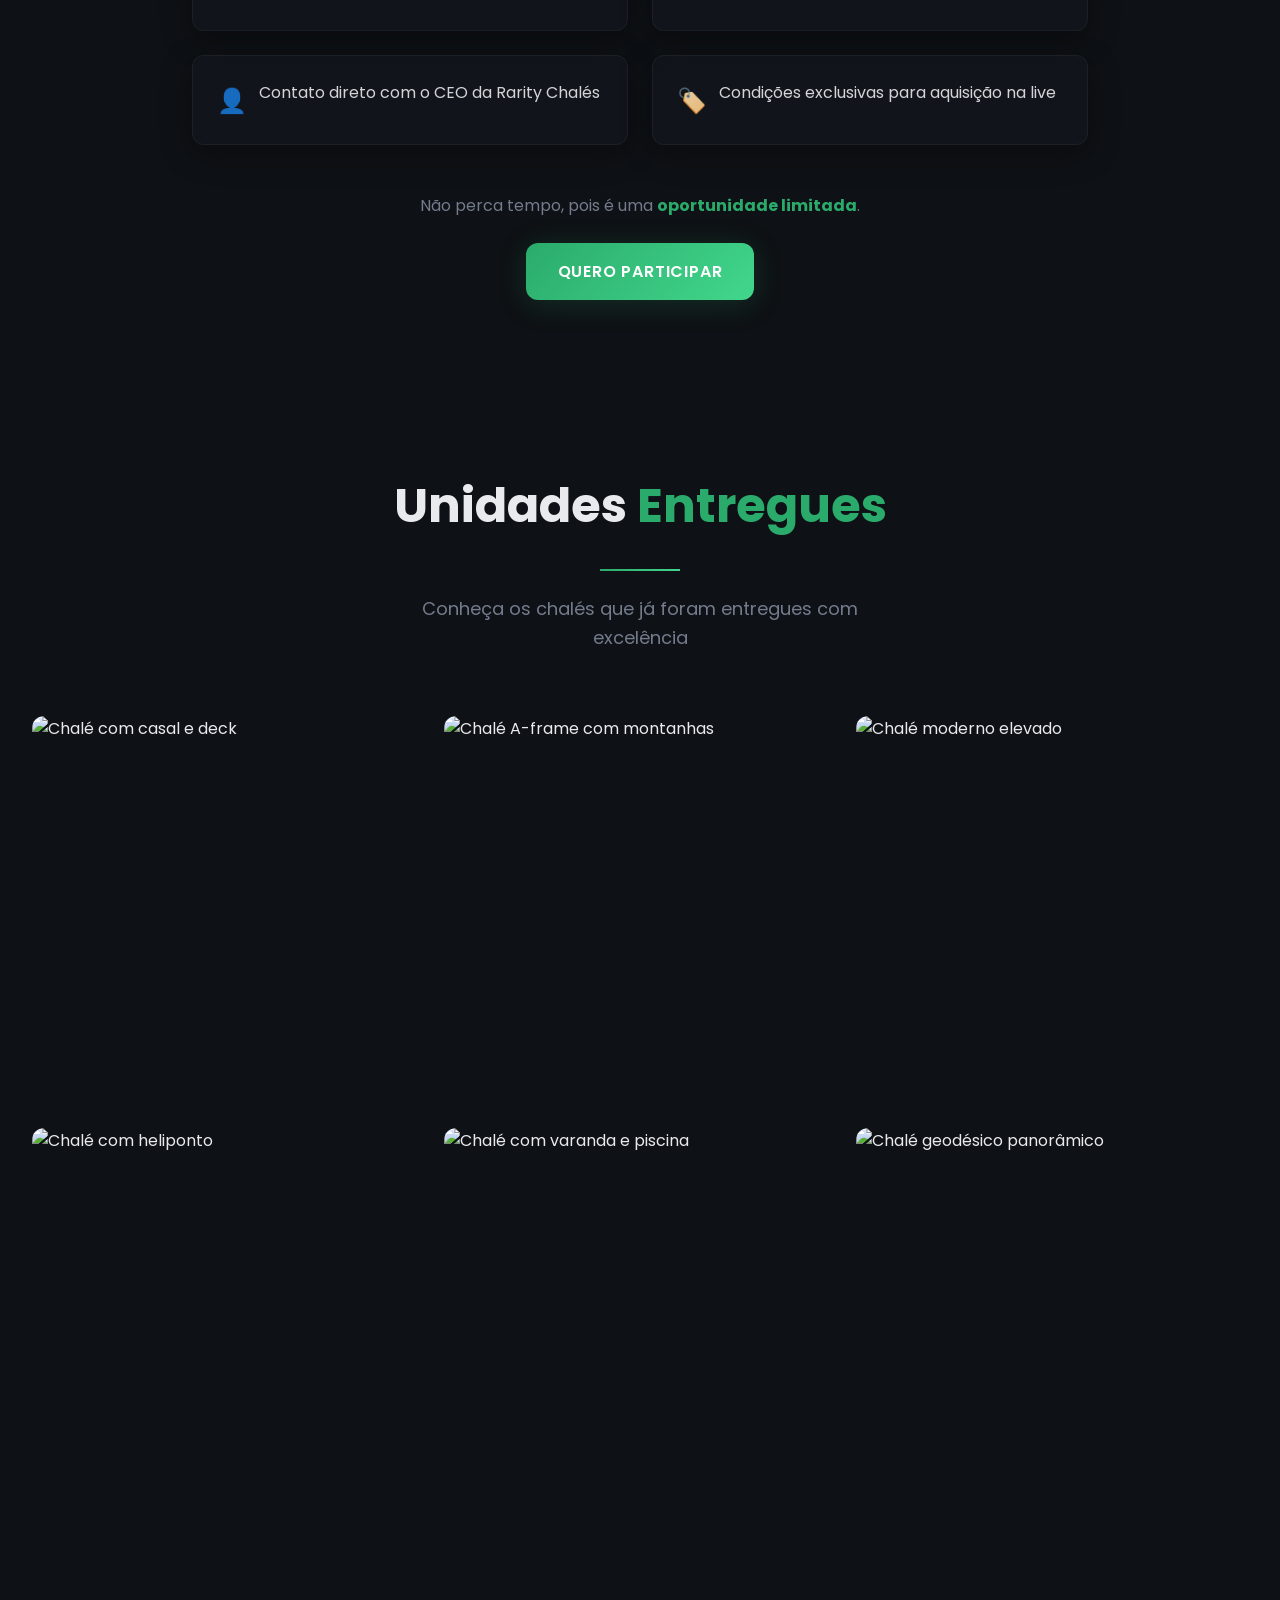
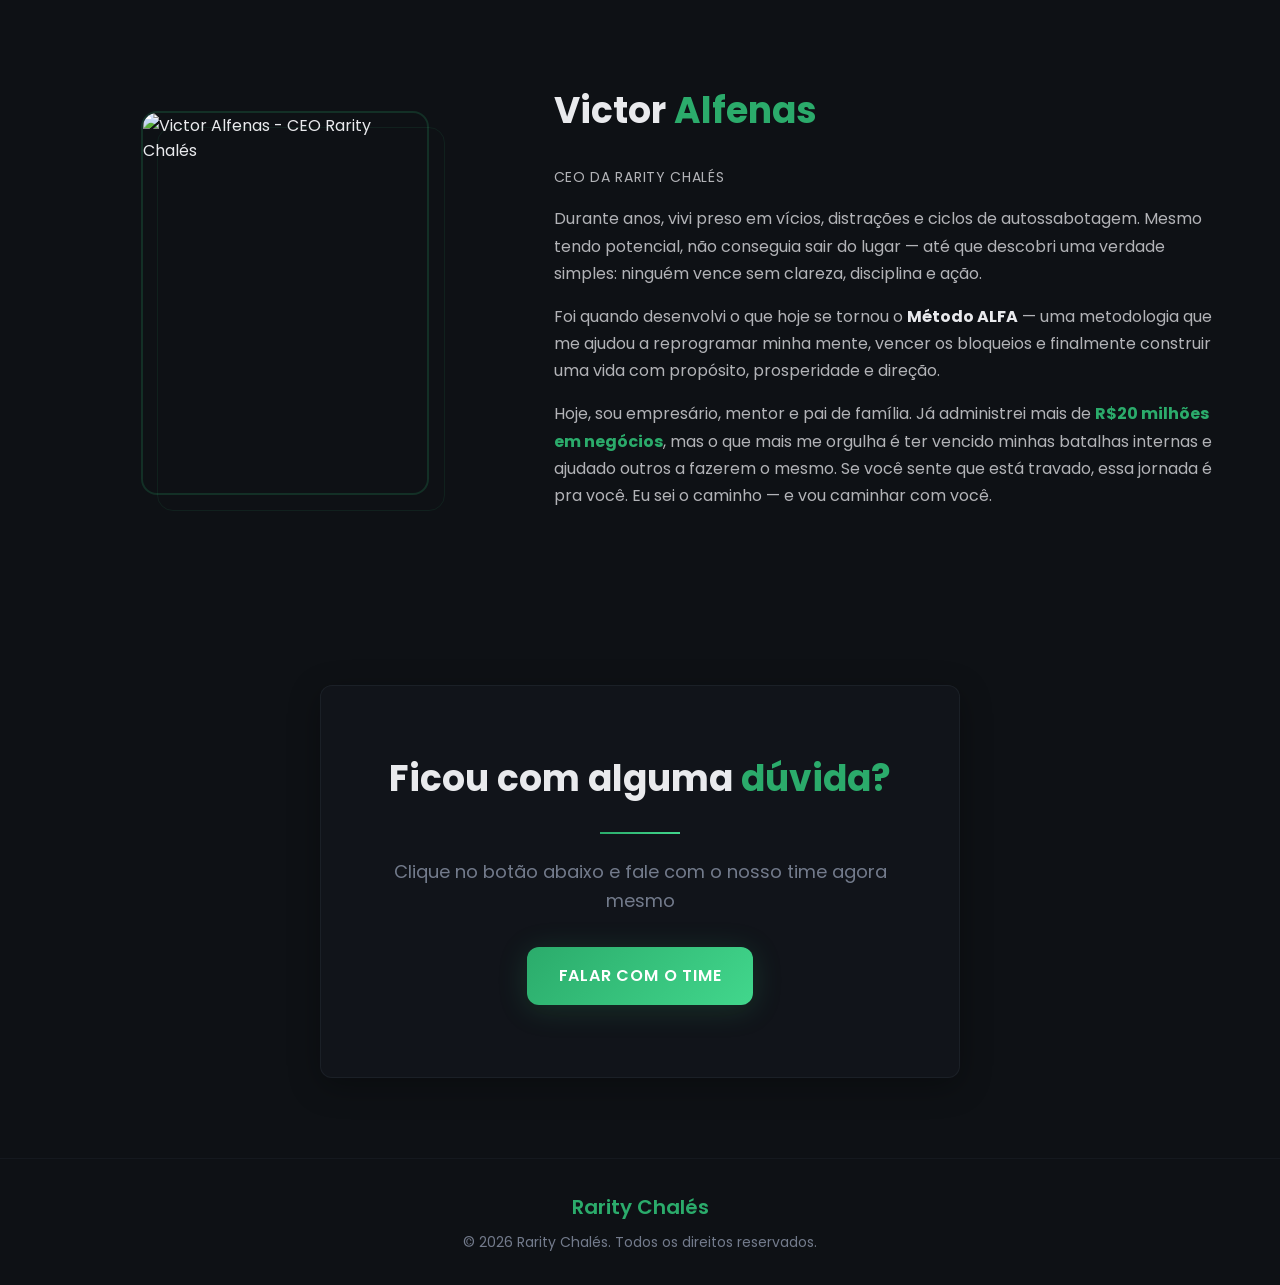
==== commit 1eb4a30f: "Update 0.0.11 Coloquei margem -50px no conteúdo do hero" ====
--- a/public/landing-page-rarity.html
+++ b/public/landing-page-rarity.html
@@ -144,6 +144,7 @@
       z-index: 10;
       padding: 5rem 0;
       max-width: 48rem;
+      margin-top: -50px;
     }
     .hero-badge {
       display: inline-block;
@@ -357,7 +358,7 @@
             <span>Online e Ao Vivo</span>
           </div>
         </div>
-        <a href="https://wa.me/5522999013766" target="_blank" rel="noopener noreferrer" class="btn-green">Quero Participar</a>
+        <a href="https://chat.whatsapp.com/FwzJnCFvoDK355FrklAfoY" target="_blank" rel="noopener noreferrer" class="btn-green">Quero Participar</a>
       </div>
     </div>
   </section>
@@ -499,7 +500,7 @@
         <h2>Ficou com alguma <span class="highlight-text">dúvida?</span></h2>
         <div class="section-divider"></div>
         <p>Clique no botão abaixo e fale com o nosso time agora mesmo</p>
-        <a href="https://wa.me/5522999013766" target="_blank" rel="noopener noreferrer" class="btn-green">Falar com o Time</a>
+        <a href="https://wa.me/5551991378197" target="_blank" rel="noopener noreferrer" class="btn-green">Falar com o Time</a>
       </div>
     </div>
   </section>
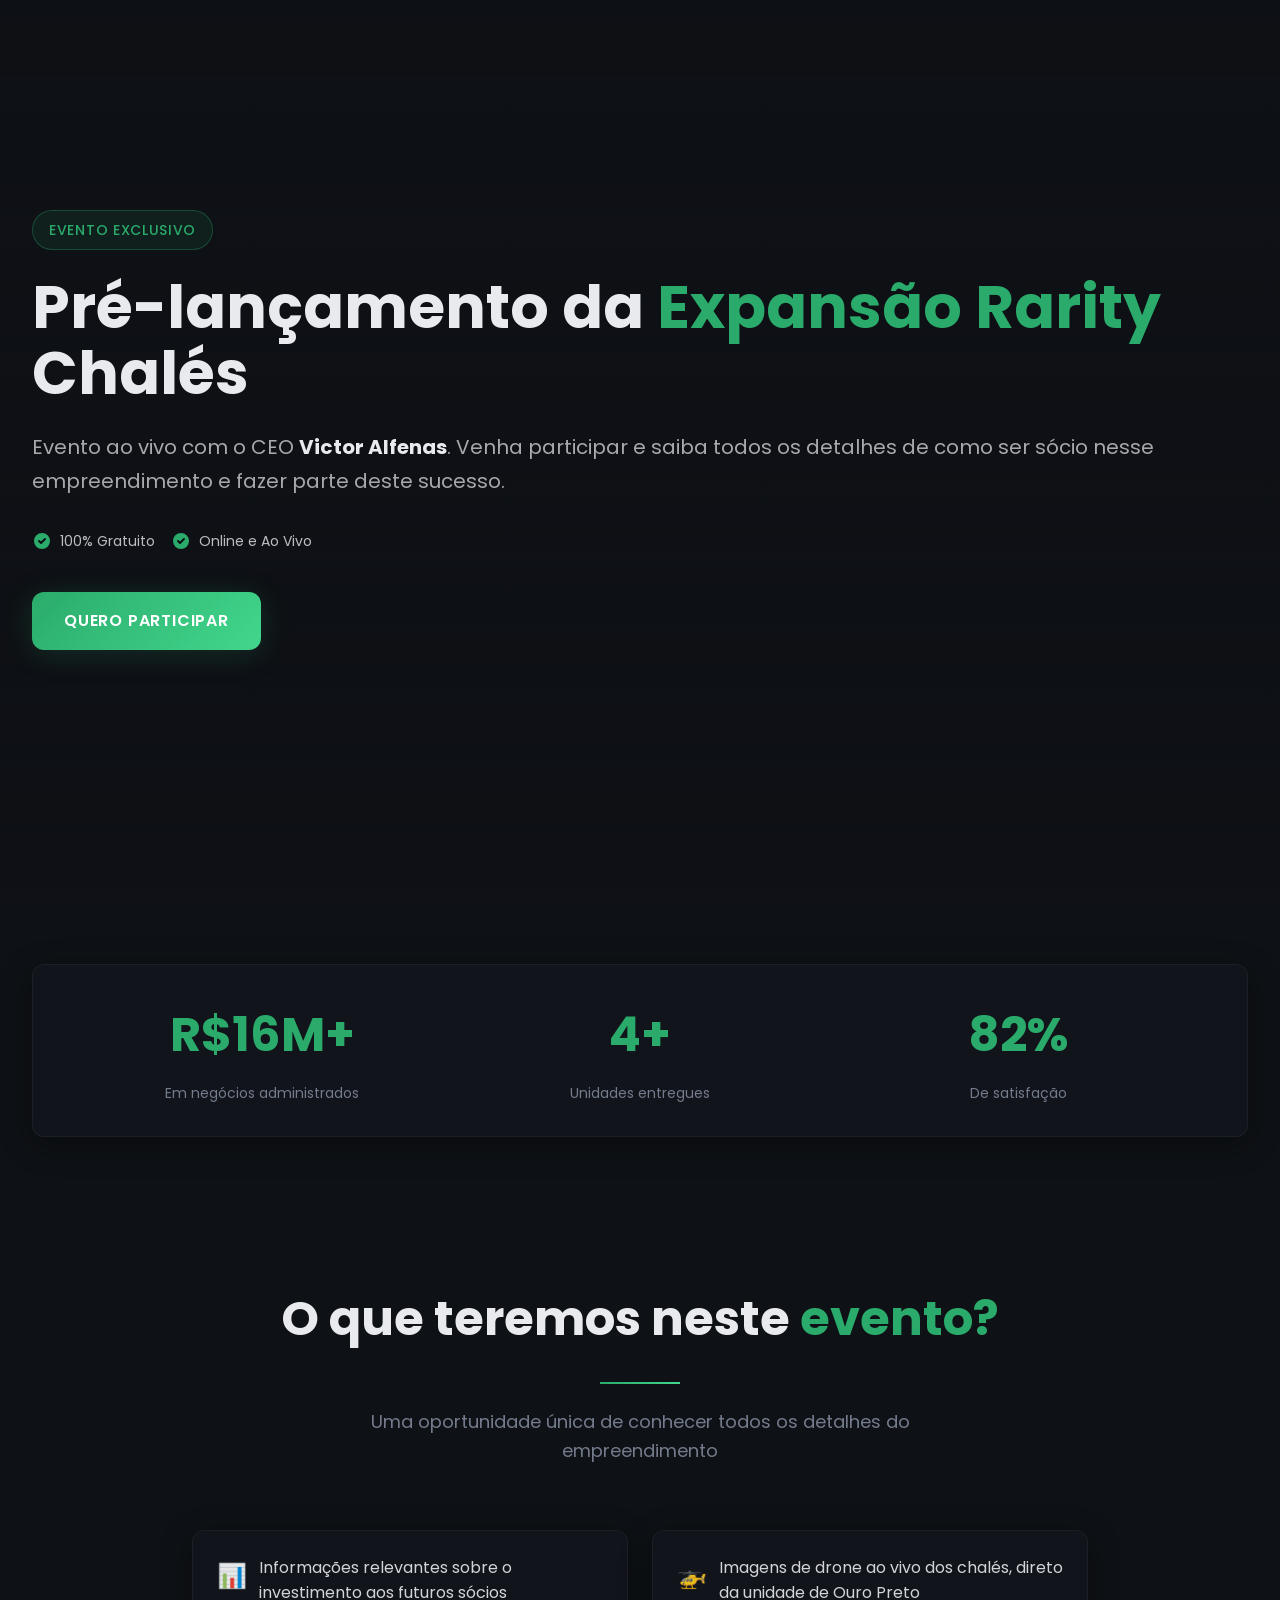
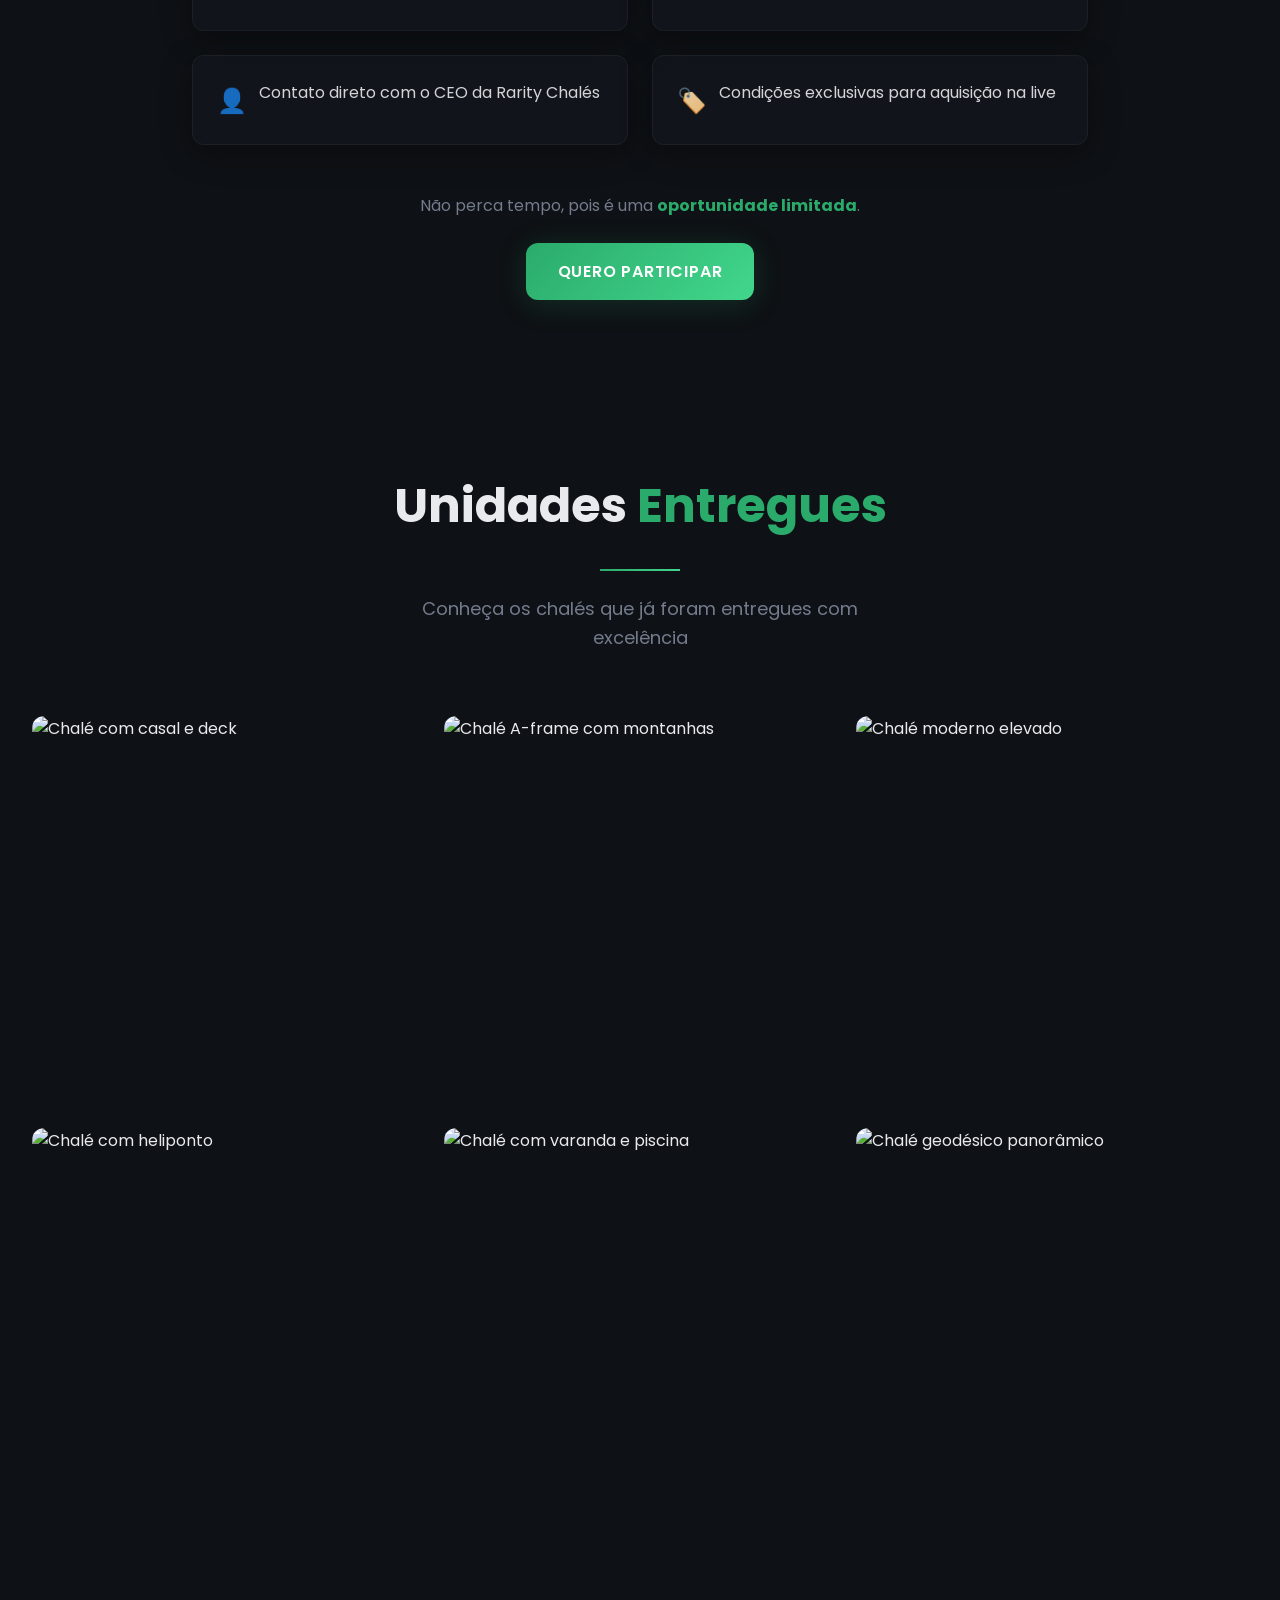
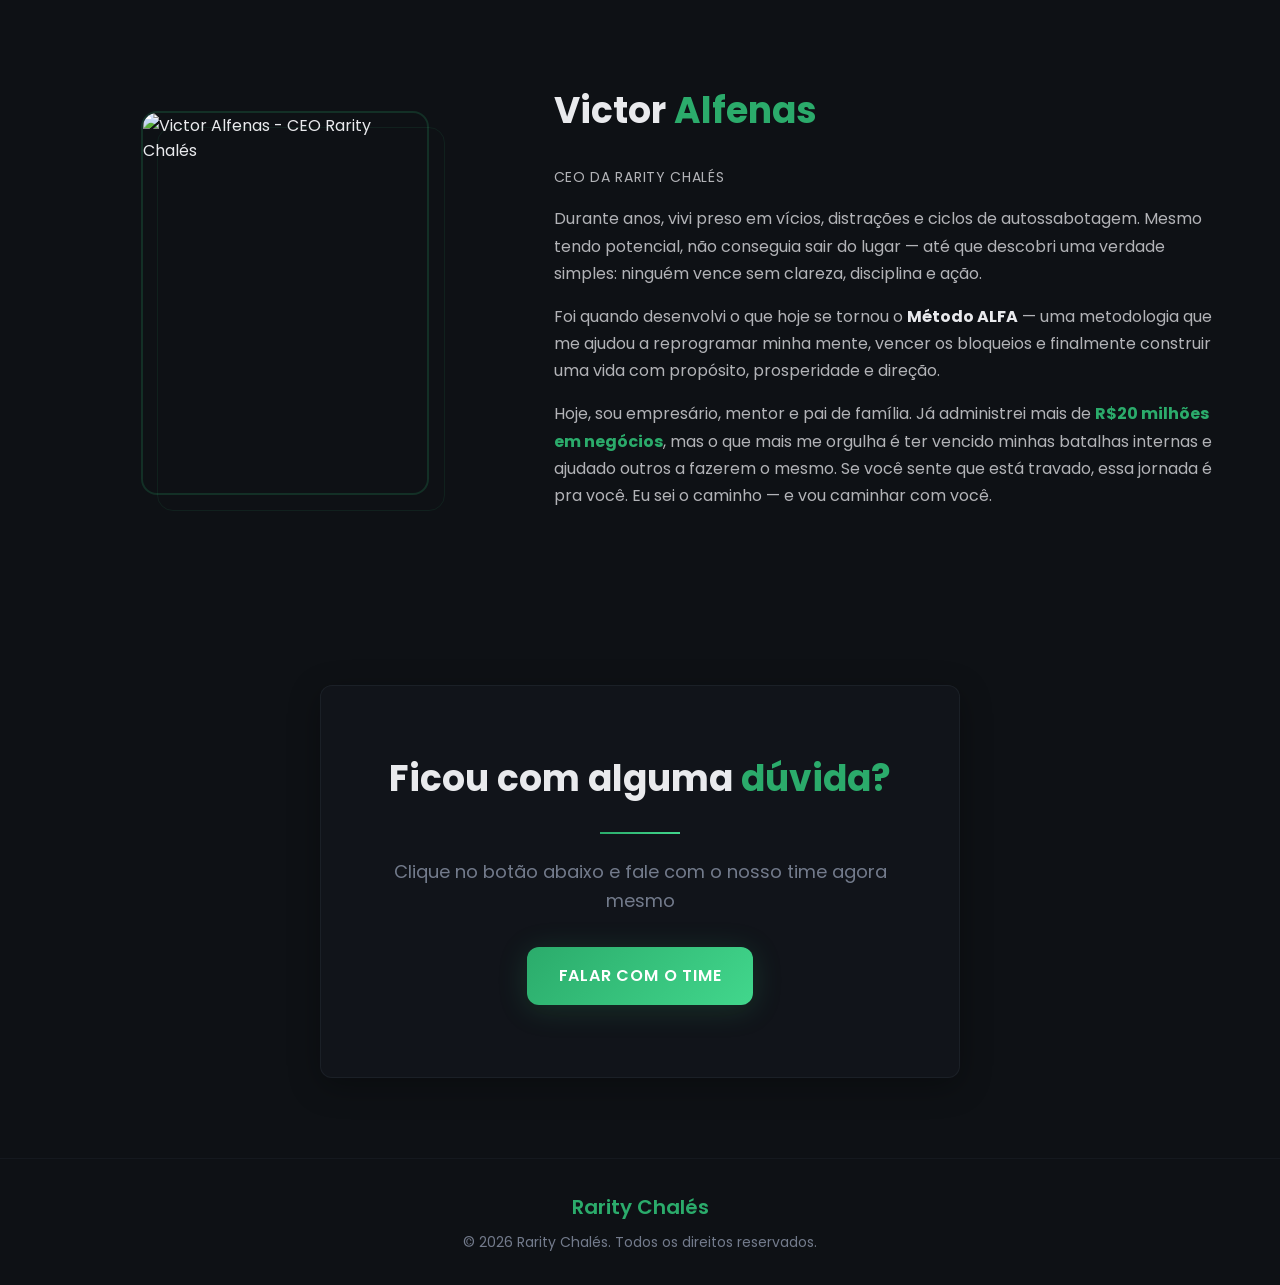
==== commit d870761b: "0.0.12 Atualização hero-content" ====
--- a/public/landing-page-rarity.html
+++ b/public/landing-page-rarity.html
@@ -139,13 +139,11 @@
       inset: 0;
       background: linear-gradient(to bottom, hsl(220 20% 7% / 0.8), hsl(220 20% 7% / 0.6), var(--bg));
     }
-    .hero-content {
-      position: relative;
-      z-index: 10;
-      padding: 5rem 0;
-      max-width: 48rem;
-      margin-top: -50px;
-    }
+.hero-content {
+  position: relative;
+  z-index: 10;
+  padding: 4rem 0 6rem;
+}
     .hero-badge {
       display: inline-block;
       padding: 0.375rem 1rem;
